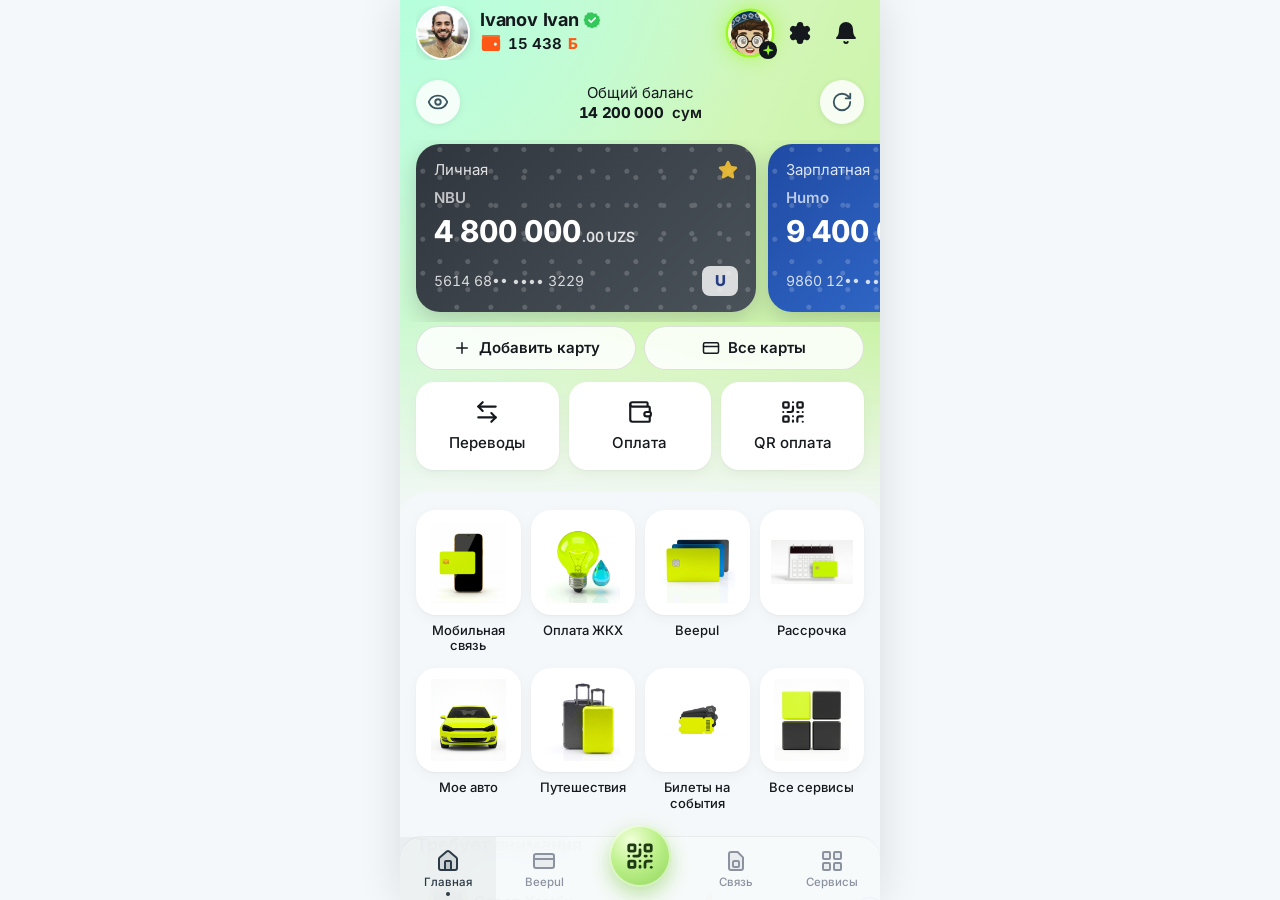
==== index.html @ f2411bbc "Публикация сборки прототипа" ====
<!doctype html>
<html lang="ru">
  <head>
    <meta charset="UTF-8" />
    <meta
      name="viewport"
      content="width=device-width, initial-scale=1, maximum-scale=1, user-scalable=no, viewport-fit=cover"
    />
    <title>hambi — прототип</title>
    <meta name="description" content="Кликабельный прототип суперапа hambi: карты, Hamyon, связь, сервисы, ИИ-помощник Хамби и покупка авиабилета." />
    <meta name="theme-color" content="#C9F4B4" />
    <meta name="apple-mobile-web-app-capable" content="yes" />
    <meta name="mobile-web-app-capable" content="yes" />
    <meta name="apple-mobile-web-app-status-bar-style" content="black-translucent" />
    <meta name="apple-mobile-web-app-title" content="hambi" />
    <meta name="format-detection" content="telephone=no" />
    <link rel="icon" href="./favicon.png" />
    <link rel="apple-touch-icon" href="./apple-touch-icon.png" />
    <link rel="manifest" href="./manifest.webmanifest" />
    <script type="module" crossorigin src="./assets/index-QCZ6O7IL.js"></script>
    <link rel="stylesheet" crossorigin href="./assets/index-zTAGDMnq.css">
  </head>
  <body>
    <div id="root"></div>
  </body>
</html>
---- assets/index-zTAGDMnq.css ----
@font-face{font-family:Inter Variable;font-style:normal;font-display:swap;font-weight:100 900;src:url(./inter-cyrillic-ext-wght-normal-BOeWTOD4.woff2) format("woff2-variations");unicode-range:U+0460-052F,U+1C80-1C8A,U+20B4,U+2DE0-2DFF,U+A640-A69F,U+FE2E-FE2F}@font-face{font-family:Inter Variable;font-style:normal;font-display:swap;font-weight:100 900;src:url(./inter-cyrillic-wght-normal-DqGufNeO.woff2) format("woff2-variations");unicode-range:U+0301,U+0400-045F,U+0490-0491,U+04B0-04B1,U+2116}@font-face{font-family:Inter Variable;font-style:normal;font-display:swap;font-weight:100 900;src:url(./inter-greek-ext-wght-normal-DlzME5K_.woff2) format("woff2-variations");unicode-range:U+1F00-1FFF}@font-face{font-family:Inter Variable;font-style:normal;font-display:swap;font-weight:100 900;src:url(./inter-greek-wght-normal-CkhJZR-_.woff2) format("woff2-variations");unicode-range:U+0370-0377,U+037A-037F,U+0384-038A,U+038C,U+038E-03A1,U+03A3-03FF}@font-face{font-family:Inter Variable;font-style:normal;font-display:swap;font-weight:100 900;src:url(./inter-vietnamese-wght-normal-CBcvBZtf.woff2) format("woff2-variations");unicode-range:U+0102-0103,U+0110-0111,U+0128-0129,U+0168-0169,U+01A0-01A1,U+01AF-01B0,U+0300-0301,U+0303-0304,U+0308-0309,U+0323,U+0329,U+1EA0-1EF9,U+20AB}@font-face{font-family:Inter Variable;font-style:normal;font-display:swap;font-weight:100 900;src:url(./inter-latin-ext-wght-normal-DO1Apj_S.woff2) format("woff2-variations");unicode-range:U+0100-02BA,U+02BD-02C5,U+02C7-02CC,U+02CE-02D7,U+02DD-02FF,U+0304,U+0308,U+0329,U+1D00-1DBF,U+1E00-1E9F,U+1EF2-1EFF,U+2020,U+20A0-20AB,U+20AD-20C0,U+2113,U+2C60-2C7F,U+A720-A7FF}@font-face{font-family:Inter Variable;font-style:normal;font-display:swap;font-weight:100 900;src:url(./inter-latin-wght-normal-Dx4kXJAl.woff2) format("woff2-variations");unicode-range:U+0000-00FF,U+0131,U+0152-0153,U+02BB-02BC,U+02C6,U+02DA,U+02DC,U+0304,U+0308,U+0329,U+2000-206F,U+20AC,U+2122,U+2191,U+2193,U+2212,U+2215,U+FEFF,U+FFFD}@font-face{font-family:Inter Variable;font-style:normal;font-display:swap;font-weight:100 900;src:url(./inter-cyrillic-ext-wght-normal-BOeWTOD4.woff2) format("woff2-variations");unicode-range:U+0460-052F,U+1C80-1C8A,U+20B4,U+2DE0-2DFF,U+A640-A69F,U+FE2E-FE2F}@font-face{font-family:Inter Variable;font-style:normal;font-display:swap;font-weight:100 900;src:url(./inter-cyrillic-wght-normal-DqGufNeO.woff2) format("woff2-variations");unicode-range:U+0301,U+0400-045F,U+0490-0491,U+04B0-04B1,U+2116}@font-face{font-family:Inter Variable;font-style:normal;font-display:swap;font-weight:100 900;src:url(./inter-greek-ext-wght-normal-DlzME5K_.woff2) format("woff2-variations");unicode-range:U+1F00-1FFF}@font-face{font-family:Inter Variable;font-style:normal;font-display:swap;font-weight:100 900;src:url(./inter-greek-wght-normal-CkhJZR-_.woff2) format("woff2-variations");unicode-range:U+0370-0377,U+037A-037F,U+0384-038A,U+038C,U+038E-03A1,U+03A3-03FF}@font-face{font-family:Inter Variable;font-style:normal;font-display:swap;font-weight:100 900;src:url(./inter-vietnamese-wght-normal-CBcvBZtf.woff2) format("woff2-variations");unicode-range:U+0102-0103,U+0110-0111,U+0128-0129,U+0168-0169,U+01A0-01A1,U+01AF-01B0,U+0300-0301,U+0303-0304,U+0308-0309,U+0323,U+0329,U+1EA0-1EF9,U+20AB}@font-face{font-family:Inter Variable;font-style:normal;font-display:swap;font-weight:100 900;src:url(./inter-latin-ext-wght-normal-DO1Apj_S.woff2) format("woff2-variations");unicode-range:U+0100-02BA,U+02BD-02C5,U+02C7-02CC,U+02CE-02D7,U+02DD-02FF,U+0304,U+0308,U+0329,U+1D00-1DBF,U+1E00-1E9F,U+1EF2-1EFF,U+2020,U+20A0-20AB,U+20AD-20C0,U+2113,U+2C60-2C7F,U+A720-A7FF}@font-face{font-family:Inter Variable;font-style:normal;font-display:swap;font-weight:100 900;src:url(./inter-latin-wght-normal-Dx4kXJAl.woff2) format("woff2-variations");unicode-range:U+0000-00FF,U+0131,U+0152-0153,U+02BB-02BC,U+02C6,U+02DA,U+02DC,U+0304,U+0308,U+0329,U+2000-206F,U+20AC,U+2122,U+2191,U+2193,U+2212,U+2215,U+FEFF,U+FFFD}:root{--ink: #15191e;--ink-2: #5b6270;--ink-3: #8a90a0;--ink-4: #a9aeb8;--bg: #f5f8fa;--card: #ffffff;--line: #e3e7ec;--line-strong: #ced0d9;--fill: #eef0f3;--lime: #9cf726;--lime-press: #8de01c;--lime-soft: #ecfbd0;--lime-ink: #1d2b00;--navy: #10161a;--navy-2: #1e2328;--mint-1: #b6ffdc;--mint-2: #c2f2b0;--link: #1a9ee0;--hamyon: #ff5715;--hamyon-soft: #ffe8dd;--hamyon-ink: #b23c08;--green: #126b2f;--green-soft: #ddf6e3;--red: #b4232a;--red-soft: #ffe3df;--amber: #4a3200;--amber-soft: #fff1d1;--amber-bar: #ffa515;--teal: #0f6b57;--teal-soft: #ddf6ef;--pink: #a3195b;--pink-soft: #fce3ef;--violet: #4a2fb0;--violet-soft: #e8e4fb;--blue-soft: #dbeafe;--blue: #1d4ed8;--r-sm: 12px;--r-md: 16px;--r-lg: 20px;--r-xl: 28px;--shadow-card: 0 1px 2px rgba(16, 22, 26, .04), 0 4px 14px rgba(16, 22, 26, .04);--shadow-float: 0 8px 28px rgba(16, 22, 26, .18);--gutter: 16px;--tabbar-h: 64px;--status-h: 0px;--safe-top: env(safe-area-inset-top, 0px);--safe-bottom: env(safe-area-inset-bottom, 0px);--font: "Inter Variable", -apple-system, "SF Pro Text", system-ui, "Segoe UI", Roboto, sans-serif;--ease: cubic-bezier(.22, .8, .2, 1)}*,*:before,*:after{box-sizing:border-box}html,body,#root{height:100%;margin:0}html,body{position:fixed;inset:0;width:100%;overflow:hidden;touch-action:manipulation}html{-webkit-text-size-adjust:100%}body{font-family:var(--font);font-size:15px;line-height:1.35;color:var(--ink);background:var(--bg);-webkit-font-smoothing:antialiased;-webkit-tap-highlight-color:transparent;-webkit-touch-callout:none;overscroll-behavior:none;font-feature-settings:"tnum" 1,"cv11" 1}button{font:inherit;color:inherit;background:none;border:0;padding:0;cursor:pointer;-webkit-user-select:none;user-select:none;touch-action:manipulation}input{-webkit-appearance:none;appearance:none;border-radius:0}input,textarea,select{font:inherit;color:inherit}a{color:inherit;text-decoration:none}img{display:block;max-width:100%;-webkit-user-drag:none;user-select:none}h1,h2,h3,h4,p{margin:0}ul{list-style:none;margin:0;padding:0}:focus-visible{outline:2px solid var(--link);outline-offset:2px}button:active{transition:transform .08s}.sr-only{position:absolute;width:1px;height:1px;overflow:hidden;clip:rect(0 0 0 0);white-space:nowrap}.num{font-variant-numeric:tabular-nums}.muted{color:var(--ink-2)}.nowrap{white-space:nowrap}.grow{flex:1;min-width:0}.row{display:flex;align-items:center}.col{display:flex;flex-direction:column}.gap-4{gap:4px}.gap-8{gap:8px}.gap-12{gap:12px}.gap-16{gap:16px}.hide-scroll{scrollbar-width:none;-ms-overflow-style:none}.hide-scroll::-webkit-scrollbar{display:none}.stage{height:100%;display:flex;justify-content:center;background:var(--bg)}.device{position:relative;width:100%;max-width:480px;height:100%;height:100dvh;overflow:hidden;background:var(--bg);isolation:isolate}@media (min-width: 560px){body{background:#e9eef1}.device{box-shadow:0 0 40px #10161a1f}}.overlay-root{position:absolute;inset:0;z-index:200;pointer-events:none}.overlay-root>*{pointer-events:auto}.route{position:absolute;inset:0;background:var(--bg);will-change:transform}.edge-swipe{position:absolute;left:0;top:0;bottom:0;width:22px;z-index:60;touch-action:pan-y}.page{position:absolute;inset:0;overflow-y:auto;overflow-x:hidden;-webkit-overflow-scrolling:touch;overscroll-behavior-y:contain;display:flex;flex-direction:column}.page-top{position:absolute;left:0;right:0;top:0;pointer-events:none;background:radial-gradient(130% 90% at 0% 0%,var(--mint-1) 0%,rgba(182,255,220,0) 60%),linear-gradient(115deg,#c8fbe2,#d2f6b6 55%,#c6f1a0);-webkit-mask-image:linear-gradient(#000 62%,transparent);mask-image:linear-gradient(#000 62%,transparent)}.is-plain{background:var(--bg)}.page-header{position:sticky;top:0;z-index:30;flex:none;display:flex;align-items:center;gap:4px;min-height:56px;padding:calc(var(--status-h) + var(--safe-top) + 6px) var(--gutter) 6px 8px;transition:background .2s,box-shadow .2s,backdrop-filter .2s}.page-header:not(:has(.back-btn)){padding-left:var(--gutter)}.page-header.is-scrolled{background:#ecfae8d1;-webkit-backdrop-filter:saturate(180%) blur(18px);backdrop-filter:saturate(180%) blur(18px);box-shadow:0 1px #10161a0f}.is-plain .page-header{background:var(--bg)}.page-title{font-size:20px;font-weight:650;letter-spacing:-.01em;line-height:1.15;flex:1;min-width:0;overflow:hidden;text-overflow:ellipsis;white-space:nowrap}.page-right{display:flex;align-items:center;gap:10px;flex:none}.back-btn{width:44px;height:44px;display:grid;place-items:center;border-radius:50%;flex:none}.back-btn:active{background:#10161a0f}.page-hero{position:relative;z-index:2;padding:0 var(--gutter)}.page-sheet{position:relative;z-index:2;flex:1 0 auto;background:var(--bg);border-radius:var(--r-xl) var(--r-xl) 0 0;padding:18px var(--gutter) 28px;margin-top:8px}.page-sheet.no-top{margin-top:6px}.page.has-tab .page-sheet{padding-bottom:calc(var(--tabbar-h) + 40px + var(--safe-bottom))}.page-footer{position:sticky;bottom:0;z-index:40;margin-top:auto;padding:12px var(--gutter) calc(14px + var(--safe-bottom));background:#fffffff0;-webkit-backdrop-filter:blur(16px);backdrop-filter:blur(16px);border-top:1px solid var(--line)}.btn{display:inline-flex;align-items:center;justify-content:center;gap:8px;height:48px;padding:0 20px;border-radius:999px;font-weight:600;font-size:16px;transition:transform .1s,background .15s,opacity .15s;white-space:nowrap}.btn:active:not(:disabled){transform:scale(.975)}.btn:disabled{opacity:.45;cursor:default}.btn-lg{height:54px;font-size:17px}.btn-sm{height:36px;padding:0 14px;font-size:14px}.btn-block{display:flex;width:100%}.btn-primary{background:var(--lime);color:var(--lime-ink)}.btn-primary:active:not(:disabled){background:var(--lime-press)}.btn-dark{background:var(--navy-2);color:#fff}.btn-ghost{background:#fff;border:1px solid var(--line-strong)}.btn-soft{background:var(--fill)}.btn-danger{background:var(--red-soft);color:var(--red);border:1px solid #f0b4ae}.btn-blue{background:#2f7cf6;color:#fff}.icon-btn{width:44px;height:44px;margin:-4px;border-radius:50%;display:grid;place-items:center;flex:none}.icon-btn:active{background:#10161a12}.spin{animation:spin .8s linear infinite}@keyframes spin{to{transform:rotate(360deg)}}.chip{height:38px;padding:0 16px;border-radius:999px;background:#fff;border:1px solid var(--line-strong);font-weight:500;font-size:14.5px;white-space:nowrap;flex:none}.chip.is-active{background:var(--navy);color:#fff;border-color:var(--navy)}.chip-row{display:flex;gap:8px;overflow-x:auto;padding:2px var(--gutter);margin:0 calc(var(--gutter) * -1);scroll-snap-type:x proximity;scroll-padding:0 var(--gutter)}.chip-row::-webkit-scrollbar{display:none}.card{background:var(--card);border-radius:var(--r-lg);box-shadow:var(--shadow-card);display:block;width:100%;text-align:left}.card-pad{padding:14px 16px}.card-press:active{transform:scale(.99)}.divider{border:0;border-top:1px solid var(--line);margin:0}.section{margin-top:22px}.section:first-child{margin-top:0}.section-head{display:flex;align-items:baseline;justify-content:space-between;margin-bottom:10px}.section-head h2{font-size:18px;font-weight:650;letter-spacing:-.01em}.link{color:var(--link);font-weight:500;font-size:15px}.pad{padding:4px 16px 16px}.center{text-align:center}.hint{font-size:13px;color:var(--ink-3)}.neg{color:var(--red)}.pos{color:var(--green)}.icon-tile{display:inline-grid;place-items:center;flex:none}.tone-green{background:var(--teal-soft);color:var(--teal)}.tone-pink{background:var(--pink-soft);color:var(--pink)}.tone-violet{background:var(--violet-soft);color:var(--violet)}.tone-orange{background:var(--hamyon-soft);color:var(--hamyon-ink)}.tone-blue{background:var(--blue-soft);color:var(--blue)}.tone-teal{background:#d8f3f0;color:#0b6b6b}.tone-amber{background:var(--amber-soft);color:#8a5a00}.tone-red{background:var(--red-soft);color:var(--red)}.tone-gray{background:var(--fill);color:var(--ink-2)}.banner{display:flex;gap:10px;padding:12px 14px;border-radius:14px;font-size:14px;line-height:1.35}.banner svg{flex:none;margin-top:1px}.banner-amber{background:var(--amber-soft);color:var(--amber);border:1px solid #f3dca0}.banner-red{background:var(--red-soft);color:var(--red)}.banner-green{background:var(--green-soft);color:var(--green)}.banner-blue{background:var(--blue-soft);color:var(--blue)}.kv{display:flex;flex-direction:column;gap:10px}.kv>div{display:flex;justify-content:space-between;gap:16px;font-size:15px}.kv span{color:var(--ink-2)}.kv b{font-weight:600;text-align:right}.empty{text-align:center;padding:28px 16px;color:var(--ink-2)}.empty h3{color:var(--ink);margin:8px 0 4px}.field-wrap{display:block}.field{position:relative;display:flex;align-items:center;width:100%;min-height:56px;background:#fff;border:1px solid var(--line-strong);border-radius:16px;padding:20px 14px 6px;text-align:left;transition:border-color .15s,box-shadow .15s}.field.is-focus{border-color:#2f7cf6;box-shadow:0 0 0 3px #2f7cf624}.field.has-error{border-color:var(--red);background:snow}.field-label{position:absolute;left:14px;top:17px;font-size:16px;color:var(--ink-3);pointer-events:none;transition:all .14s var(--ease)}.field-label.is-up{top:7px;font-size:12px}.field input{flex:1;min-width:0;border:0;outline:0;background:transparent;font-size:16px;font-weight:500;padding:0;height:26px}.field input::placeholder{color:var(--ink-4);font-weight:400;opacity:0;transition:opacity .12s}.field.is-focus input::placeholder{opacity:1}.field-value{flex:1;font-size:16px;font-weight:500;min-height:24px}.field-chev{color:var(--ink-2);flex:none}.field-trailing{margin-left:8px;flex:none;display:flex}.field-error{color:var(--red);font-size:13px;margin:6px 4px 0}.switch{width:50px;height:30px;border-radius:999px;background:#d3d8de;position:relative;transition:background .18s;flex:none}.switch i{position:absolute;top:3px;left:3px;width:24px;height:24px;border-radius:50%;background:#fff;box-shadow:0 1px 3px #00000040;transition:transform .2s var(--ease)}.switch.is-on{background:#34c759}.switch.is-on i{transform:translate(20px)}.segmented{display:flex;background:var(--fill);border-radius:14px;padding:3px;gap:2px}.segmented button{flex:1;height:40px;border-radius:11px;font-weight:600;font-size:15px;color:var(--ink-2);transition:all .18s}.segmented button.is-active{background:#fff;color:var(--ink);box-shadow:0 1px 4px #10161a1f}.sheet-layer{position:absolute;inset:0}.scrim{position:absolute;inset:0;background:#0c101473;-webkit-backdrop-filter:blur(3px);backdrop-filter:blur(3px)}.sheet{position:absolute;left:0;right:0;bottom:0;background:#fff;color:var(--ink);border-radius:28px 28px 0 0;max-height:calc(100% - var(--status-h) - var(--safe-top) - 12px);display:flex;flex-direction:column;box-shadow:0 -10px 40px #0c10142e;padding-bottom:var(--safe-bottom)}.sheet-bg{background:var(--bg)}.sheet-tall{height:86%}.sheet-full{height:calc(100% - var(--status-h) - var(--safe-top) - 12px)}.sheet-grab{padding:10px 0 4px;display:grid;place-items:center;touch-action:none;cursor:grab;flex:none}.sheet-grab span{width:40px;height:5px;border-radius:3px;background:#d5dae0}.sheet-head{display:flex;align-items:center;justify-content:space-between;padding:4px 16px 8px 20px;touch-action:none;flex:none}.sheet-head h3{font-size:19px;font-weight:650}.sheet-body{overflow-y:auto;flex:1;-webkit-overflow-scrolling:touch;overscroll-behavior:contain}.sheet-footer{padding:10px 16px 14px;border-top:1px solid var(--line);background:#fff;flex:none}.toast-stack{position:absolute;top:calc(var(--status-h) + var(--safe-top) + 10px);left:16px;right:16px;display:flex;flex-direction:column;align-items:center;gap:8px;pointer-events:none;z-index:400}.toast{display:inline-flex;align-items:center;gap:8px;background:var(--navy-2);color:#fff;padding:12px 16px;border-radius:16px;font-size:14.5px;font-weight:500;box-shadow:var(--shadow-float);max-width:100%}.toast-success svg{color:var(--lime)}.toast-error{background:#7a1c20}.tabbar{position:absolute;left:0;right:0;bottom:0;z-index:90;height:calc(var(--tabbar-h) + var(--safe-bottom));padding-bottom:var(--safe-bottom);display:grid;grid-template-columns:repeat(5,minmax(0,1fr));align-items:end;background:#f7fafbf5;-webkit-backdrop-filter:saturate(180%) blur(20px);backdrop-filter:saturate(180%) blur(20px);border-top:1px solid rgba(16,22,26,.06);border-radius:22px 22px 0 0}.tab{display:flex;flex-direction:column;align-items:center;gap:2px;padding:8px 0 6px;color:#8c93a0;font-size:11.5px;font-weight:500;position:relative;height:var(--tabbar-h);justify-content:center}.tab.is-active{color:#2c3a46;background:#10161a0b}.tab .tab-dot{position:absolute;bottom:5px;width:4px;height:4px;border-radius:50%;background:transparent}.tab.is-active .tab-dot{background:#2c3a46}.tab-center{display:grid;place-items:center;height:var(--tabbar-h)}.tab-center-btn{width:62px;height:62px;border-radius:50%;display:grid;place-items:center;margin-top:-26px;color:#1d3a12;background:radial-gradient(80% 80% at 35% 25%,#f1ffd9,#bdf08a 55%,#9ede6a);box-shadow:0 8px 20px #78c83c73,inset 0 0 0 2px #ffffff8c}.tab-center:active .tab-center-btn{transform:scale(.94)}.points-chip{display:inline-flex;align-items:center;gap:6px;font-weight:650;font-size:15px;height:36px}.points-chip .b-sign{color:var(--hamyon);font-weight:800}.points-chip.on-dark{color:#fff}.hamyon-word{display:inline-flex;align-items:center;gap:.18em;font-weight:700;letter-spacing:-.03em;line-height:1}.ai-btn{position:relative;border-radius:50%;flex:none;background:#f6ffd8;box-shadow:0 0 0 2.5px var(--lime),0 0 18px 4px #9cf7268c}.ai-btn img{width:100%;height:100%;border-radius:50%;object-fit:cover;object-position:center 20%}.ai-btn:active{transform:scale(.94)}.ai-badge{position:absolute;right:-5px;bottom:-4px;width:40%;height:40%;border-radius:50%;background:var(--navy);display:grid;place-items:center}.card-thumb{width:56px;height:38px;border-radius:8px;background-size:cover;background-position:center;display:grid;place-items:end start;padding:0 0 4px 7px;flex:none}.card-thumb b{color:#fff;font-size:10px;letter-spacing:.02em}.card-thumb svg{align-self:end;justify-self:end;margin:0 5px 5px 0}.sys-logo{display:grid;place-items:center;width:26px;height:26px;border-radius:8px;font-weight:800;font-size:13px;color:#fff;background:#1f3a93}.sys-humo{background:#0f8f6e}.pay-review{padding:0 16px 6px;display:flex;flex-direction:column;gap:14px}.pay-amount{font-size:32px;font-weight:750;text-align:center;letter-spacing:-.02em;padding:4px 0 2px}.pay-sub{font-size:14px;color:var(--ink-2);font-weight:600;margin-top:4px}.pay-cards{display:flex;flex-direction:column;gap:8px}.pay-card{display:flex;align-items:center;gap:10px;padding:10px 12px;border:1.5px solid var(--line);border-radius:16px;text-align:left;background:#fff}.pay-card small{color:var(--ink-2);font-size:13px}.pay-card .col{min-width:0}.pay-card .grow b{white-space:nowrap;overflow:hidden;text-overflow:ellipsis;font-size:15px}.pay-card-bal b{font-size:13.5px;white-space:nowrap}.pay-card .radio{width:20px;height:20px}.pay-card.is-on{border-color:var(--navy);background:#fafcfb}.pay-card.is-low{opacity:.75}.pay-card-bal{align-items:flex-end;text-align:right;font-size:14px}.pay-card .radio{width:22px;height:22px;border-radius:50%;border:2px solid var(--line-strong);flex:none;position:relative}.pay-card.is-on .radio{border-color:var(--navy)}.pay-card.is-on .radio:after{content:"";position:absolute;inset:3px;border-radius:50%;background:var(--navy)}.pay-cashback{display:flex;align-items:center;gap:8px;background:#fff3ea;color:var(--hamyon-ink);border-radius:14px;padding:10px 12px;font-size:14px}.pay-cashback>span{flex:1}.pay-secure{display:flex;align-items:center;justify-content:center;gap:6px;font-size:12.5px;color:var(--ink-3)}.pay-processing{display:flex;flex-direction:column;align-items:center;gap:10px;padding:36px 16px 44px}.card-mock{height:150px;border-radius:20px;padding:18px;color:#fff;display:flex;flex-direction:column;justify-content:space-between;background:linear-gradient(135deg,#20262c,#3a424b 70%,#2a3b3f);position:relative;overflow:hidden}.card-mock:after{content:"";position:absolute;inset:0;background:radial-gradient(60% 80% at 100% 0%,rgba(156,247,38,.28),transparent 60%)}.card-mock b{font-size:20px;letter-spacing:.06em;position:relative;z-index:1}.card-mock-sys{font-weight:700;opacity:.8;position:relative;z-index:1}.card-mock small{position:relative;z-index:1;opacity:.8}.done-art{display:flex;flex-direction:column;align-items:center;gap:10px;text-align:center;padding-top:12px}.done-art img{width:110px}.settings-user{display:flex;align-items:center;gap:12px}.settings-user img{width:54px;height:54px;object-fit:cover;object-position:top;border-radius:50%;background:var(--lime-soft)}.settings-user small{display:block;color:var(--ink-2)}.set-row{display:flex;align-items:center;justify-content:space-between;font-weight:500}.scenario{display:flex;align-items:center;gap:12px;padding:10px 12px;background:var(--bg);border-radius:14px;text-align:left}.scenario small{color:var(--ink-2)}.scenario-ico{width:36px;height:36px;border-radius:12px;background:var(--lime-soft);display:grid;place-items:center;color:var(--lime-ink)}.row.between,.between{justify-content:space-between}.mt8{margin-top:8px}.mt12{margin-top:12px}.mt16{margin-top:16px}.mt20{margin-top:20px}.mt24{margin-top:24px}.h2{font-size:18px;font-weight:650;letter-spacing:-.01em}.link.left{text-align:left;padding:6px 0}.link.light{color:#ffffffd9;display:inline-flex;gap:6px;align-items:center;font-size:14px}.underline{text-decoration:underline}.unit{font-size:.82em;font-weight:600;margin-left:1px;color:var(--ink-2)}.unit-sm{font-size:.8em;font-weight:600}.list{display:block}.list>li+li{border-top:1px solid var(--line)}.list-row{display:flex;align-items:center;gap:12px;width:100%;padding:12px 16px;text-align:left}.list-row small,.tx-row small,.saved-row small{color:var(--ink-2);font-size:13px;line-height:1.3}.list-row b{font-weight:600}.list-row.danger-row{color:var(--red);font-weight:500}.hscroll{display:flex;gap:10px;overflow-x:auto;margin:0 calc(var(--gutter) * -1);padding:2px var(--gutter) 6px;scroll-snap-type:x proximity;scroll-padding:0 var(--gutter)}.hscroll>*{scroll-snap-align:start;flex:none}.avatar-letter{width:44px;height:44px;border-radius:50%;display:grid;place-items:center;font-weight:700;font-size:18px;flex:none}.av-green{background:#d6f5dc;color:#2f7a45}.av-pink{background:#f6dcec;color:#a24b86}.av-blue{background:#d9e6f7;color:#4d6e9c}.tag-lime{background:var(--lime);color:var(--lime-ink);font-size:12.5px;font-weight:600;padding:2px 10px;border-radius:999px}.tag-blue{background:#d9ecff;color:#1d5fa0;font-size:12.5px;font-weight:600;padding:2px 10px;border-radius:999px}.tag-hot{background:#ffe9e0;color:#c4401a;font-size:12.5px;font-weight:700;padding:2px 10px;border-radius:999px}.badge-green{background:var(--green-soft);color:var(--green);font-weight:700;font-size:13px;padding:4px 10px;border-radius:10px;white-space:nowrap}.home-user{display:flex;align-items:center;gap:10px}.home-avatar{width:54px;height:54px;border-radius:50%;object-fit:cover;border:2px solid #fff;box-shadow:0 2px 8px #10161a26}.home-name{display:inline-flex;align-items:center;gap:4px;font-size:18px;font-weight:700}.home-user .points-chip{height:26px}.balance{display:flex;align-items:center;justify-content:space-between;margin-top:14px}.round-btn{width:44px;height:44px;border-radius:50%;background:#ffffffd9;display:grid;place-items:center;color:#3a5560;box-shadow:0 1px 6px #10161a14;flex:none}.round-btn.dark{background:#ffffff24;color:#fff;box-shadow:none}.round-btn.dark.on{background:var(--lime);color:var(--lime-ink)}.balance-mid{display:flex;flex-direction:column;align-items:center}.balance-mid>span{font-size:15px}.balance-amt{font-size:34px;font-weight:750;letter-spacing:-.02em;line-height:1.15}.balance-amt .unit{font-size:15px;color:var(--ink);font-weight:600;margin-left:5px}.carousel{display:flex;gap:12px;overflow-x:auto;scroll-snap-type:x mandatory;margin:16px calc(var(--gutter) * -1) 0;padding:4px var(--gutter) 10px}.carousel-item{flex:none;width:calc(100% - 44px);max-width:340px;scroll-snap-align:center}.bcard{position:relative;width:100%;height:168px;border-radius:24px;padding:16px 18px;color:#fff;text-align:left;display:flex;flex-direction:column;overflow:hidden;box-shadow:0 8px 22px #10161a2e}.bcard-nbu{background:linear-gradient(135deg,#30363d,#4a525a)}.bcard-humo{background:linear-gradient(135deg,#1f4aa3,#3c7be0)}.bcard-orient{background:linear-gradient(135deg,#3b3b3b,#6a6a6a)}.bcard-ornament{position:absolute;inset:0;opacity:.18;background:radial-gradient(circle at 85% 20%,#fff 0 2px,transparent 3px) 0 0 / 28px 28px,radial-gradient(circle at 20% 80%,#fff 0 2px,transparent 3px) 0 0 / 34px 34px}.bcard-top{justify-content:space-between;font-size:15px;opacity:.85;position:relative}.bcard-bank{font-size:15px;font-weight:600;opacity:.7;margin-top:8px;position:relative}.bcard-bal{font-size:30px;font-weight:750;letter-spacing:-.01em;position:relative;margin-top:2px}.bcard-bal small{font-size:14px;font-weight:600;opacity:.85;margin-left:2px}.bcard-bottom{margin-top:auto;justify-content:space-between;opacity:.8;font-size:14px;position:relative}.bcard-sys{font-style:normal;font-weight:800;background:#fff;color:#1f3a93;width:36px;height:30px;border-radius:8px;display:grid;place-items:center;font-size:15px}.bcard-sys.sys-humo{color:#0f8f6e;font-size:11px}.bcard.is-blocked{filter:grayscale(1) brightness(.8)}.bcard-lock{position:absolute;inset:auto 12px 12px auto;background:#0000008c;padding:4px 10px;border-radius:10px;font-size:12px}.bcard-hamyon{background:linear-gradient(135deg,#1b2735,#24415e);gap:4px;justify-content:flex-start;cursor:pointer}.bcard-hamyon-head{font-size:19px}.bcard-hamyon small{opacity:.8;font-size:13.5px}.bcard-hamyon-bal{display:flex;align-items:center;gap:8px;font-size:40px;font-weight:800;letter-spacing:-.02em;margin:2px 0 auto}.b-coin{font-style:normal;background:var(--hamyon);color:#fff;width:28px;height:28px;border-radius:50%;display:grid;place-items:center;font-size:15px;font-weight:800}.pill-row{margin-top:4px}.pill{flex:1;height:44px;border-radius:999px;background:#ffffffd9;border:1px solid rgba(16,22,26,.12);display:flex;align-items:center;justify-content:center;gap:8px;font-weight:600;font-size:15px}.quick3{display:grid;grid-template-columns:repeat(3,minmax(0,1fr));gap:10px;margin-top:12px;padding-bottom:14px}.quick3 button{background:#fff;border-radius:18px;height:88px;display:flex;flex-direction:column;align-items:center;justify-content:center;gap:8px;font-weight:500;font-size:15px;box-shadow:var(--shadow-card)}.quick3 button:active{transform:scale(.97)}.add-card-cta{margin-top:14px;background:#fff;border-radius:22px;padding:14px;display:flex;gap:12px;align-items:center;box-shadow:var(--shadow-card);margin-bottom:18px}.add-card-cta img{width:112px;flex:none}.add-card-cta p{font-size:16px;font-weight:500;line-height:1.3;margin-bottom:10px}.tile-grid{display:grid;grid-template-columns:repeat(4,minmax(0,1fr));gap:14px 10px}.tile{display:flex;flex-direction:column;align-items:center;gap:8px}.tile-img{width:100%;aspect-ratio:1;background:#fff;border-radius:20px;display:grid;place-items:center;box-shadow:var(--shadow-card);overflow:hidden}.tile-img img{width:78%;height:78%;object-fit:contain}.tile:active .tile-img{transform:scale(.96)}.tile-label{font-size:13px;text-align:center;line-height:1.2;font-weight:500}.qt-new{width:92px;height:110px;border-radius:20px;background:var(--lime);display:flex;flex-direction:column;align-items:center;justify-content:center;gap:8px;font-weight:600;font-size:14px;text-align:center;padding:8px}.qt-contact{width:108px;height:110px;border-radius:20px;background:#fff;box-shadow:var(--shadow-card);display:flex;flex-direction:column;align-items:flex-start;justify-content:center;gap:4px;padding:12px;text-align:left}.qt-contact b{font-size:14px;white-space:nowrap;max-width:100%;overflow:hidden;text-overflow:ellipsis}.qt-contact small{color:var(--ink-3)}.qt-contact .sys-logo{margin-bottom:4px}.product{position:relative;width:168px;background:#fff;border-radius:20px;padding:12px;box-shadow:var(--shadow-card);display:flex;flex-direction:column;gap:6px;text-align:left}.product img{height:120px;object-fit:contain;margin:0 auto 4px}.product p{font-size:13.5px;line-height:1.3;color:var(--ink);min-height:52px}.product>b{font-size:16px}.product-disc{position:absolute;left:8px;top:8px;background:#e0302a;color:#fff;font-size:11px;font-weight:700;padding:2px 6px;border-radius:6px}.inst-badge{background:var(--lime);color:var(--lime-ink);font-weight:650;font-size:13px;border-radius:8px;padding:4px 8px;align-self:flex-start}.product-grid{display:grid;grid-template-columns:minmax(0,1fr) minmax(0,1fr);gap:12px}.product-grid .product{width:auto}.tip-card{width:250px;background:#fff;border-radius:20px;padding:14px;box-shadow:var(--shadow-card);position:relative;display:flex;flex-direction:column;gap:8px;align-items:flex-start}.tip-card img,.tip-wide img{width:36px;height:36px;border-radius:50%;background:#f1ffd1;object-fit:cover;box-shadow:0 0 0 2px var(--lime)}.tip-card p{font-size:14.5px;line-height:1.3}.tip-x{position:absolute;top:8px;right:8px;color:var(--ink-3);width:28px;height:28px;display:grid;place-items:center}.tip-wide{display:flex;flex-wrap:wrap;gap:10px 12px;align-items:center;padding:12px 36px 12px 12px;position:relative;margin-top:18px}.tip-wide .grow{flex:1 1 190px}.tip-wide .btn{margin-left:48px}.tip-wide p{font-size:14.5px;line-height:1.3;margin-top:2px}.att-card{width:150px;background:#fff;border-radius:20px;padding:14px;box-shadow:var(--shadow-card);display:flex;flex-direction:column;gap:4px;align-items:flex-start;text-align:left}.att-card small{color:var(--ink-2)}.att-ico{width:40px;height:40px;border-radius:12px;display:grid;place-items:center;margin-bottom:4px}.promo{display:block;width:100%;border-radius:20px;overflow:hidden;margin-top:18px;box-shadow:var(--shadow-card)}.promo img{width:100%}.ride{padding:12px;display:flex;flex-direction:column;gap:10px}.ride-input{display:flex;align-items:center;justify-content:space-between;background:var(--fill);border-radius:14px;padding:0 6px 0 14px;height:48px;color:var(--ink-3)}.ride-input i{width:36px;height:36px;border-radius:50%;background:#2fd36b;color:#fff;display:grid;place-items:center}.ride-chips .chip{height:34px;padding:0 12px;font-size:14px;display:inline-flex;align-items:center;gap:6px}.phone-input{display:flex;align-items:center;background:var(--fill);border-radius:14px;height:52px;padding:0 8px 0 14px}.phone-input input{flex:1;border:0;background:none;outline:0;font-size:18px;font-weight:500;min-width:0}.fav{width:112px;background:#fff;border-radius:18px;padding:14px 10px;box-shadow:var(--shadow-card);display:flex;flex-direction:column;align-items:center;gap:8px;font-size:13px;text-align:center;font-weight:500}.ask-bar{margin:22px 0 0;width:100%;display:flex;align-items:center;gap:10px;padding:8px 14px 8px 8px;background:#fff;border-radius:999px;box-shadow:var(--shadow-card);color:var(--ink-2);text-align:left;border:1px solid var(--line)}.ask-bar span{flex:1;font-size:14.5px}.ask-bar img{width:34px;height:34px;border-radius:50%;box-shadow:0 0 0 2px var(--lime)}.ask-bar svg:first-child{margin-left:6px}.tx-row{display:flex;align-items:center;gap:12px;width:100%;padding:12px 16px;text-align:left}.tx-row b{font-weight:600}.tx-amt{font-size:15.5px;white-space:nowrap}.tx-hero{display:flex;flex-direction:column;align-items:center;gap:6px;padding-top:4px}.tx-hero-amt{font-size:28px;font-weight:750}.add-dash{width:56px;height:38px;border:1.5px dashed var(--line-strong);border-radius:8px;display:grid;place-items:center;color:var(--ink-2);flex:none}.spend-total{justify-content:space-between;margin-bottom:12px;font-size:15px}.spend-total b{font-size:20px}.spend-bar{display:flex;height:10px;border-radius:6px;overflow:hidden;gap:2px}.spend-bar span{display:block;min-width:4px;border-radius:3px}.legend{margin-top:14px;display:flex;flex-direction:column;gap:12px}.legend li{display:flex;align-items:center;gap:10px;font-size:15px;transition:opacity .2s}.legend li.dim{opacity:.35}.legend i{width:14px;height:14px;border-radius:4px;flex:none}.legend small{color:var(--ink-2);width:40px;text-align:right}.legend b{min-width:104px;text-align:right}.kv-sm{gap:8px}.kv-sm>div{font-size:14px}.kv .total{border-top:1px solid var(--line);padding-top:10px;font-size:16px}.kv .total b,.kv .big{font-size:20px}.hamyon-hero{background:linear-gradient(135deg,#1b2735,#24415e);border-radius:24px;padding:44px 16px;color:#fff;display:flex;flex-direction:column;align-items:center;gap:12px;text-align:center}.hamyon-hero p{font-size:15px;opacity:.92}.step{align-items:flex-start}.step p{font-size:14.5px;margin-top:2px}.hamyon-card{background:linear-gradient(135deg,#1b2735,#24415e);color:#fff;border-radius:22px;padding:18px;margin-top:14px;display:flex;flex-direction:column;gap:6px}.hamyon-card small{opacity:.75;font-size:14px}.hamyon-bal{display:flex;align-items:center;gap:10px;font-size:44px;font-weight:800;letter-spacing:-.02em;margin:0 0 14px}.spend-grid{display:grid;grid-template-columns:minmax(0,1fr) minmax(0,1fr);gap:10px}.spend-tile{display:flex;flex-direction:column;align-items:flex-start;gap:4px}.spend-tile small{color:var(--ink-2)}.spend-tile .icon-tile{margin-bottom:10px}.spend-item{display:flex;align-items:center;gap:12px;padding:8px 0}.spend-item small{color:var(--ink-2)}.faq-q{display:flex;width:100%;justify-content:space-between;align-items:center;gap:12px;padding:16px;text-align:left;font-weight:500}.faq-a{padding:0 16px 16px;color:var(--ink-2);font-size:14.5px;line-height:1.45}.stat-2{display:grid;grid-template-columns:minmax(0,1fr) minmax(0,1fr);gap:10px;margin-top:12px}.stat-2 .card{display:flex;flex-direction:column;gap:4px}.stat-2 small{color:var(--ink-2)}.stat-2 b{font-size:22px}.day-title{font-size:15px;font-weight:600;color:var(--ink-2)}.num-pill{display:flex;align-items:center;gap:10px;min-width:190px;padding:10px 14px;background:#fff;border-radius:20px;text-align:left;box-shadow:var(--shadow-card)}.num-pill small{color:var(--ink-2)}.num-pill.is-on{background:var(--navy);color:#fff}.num-pill.is-on small{color:#ffffffb3}.phone-card{padding:16px;display:flex;flex-direction:column;gap:14px}.phone-num{font-size:20px;letter-spacing:-.01em}.bal-row{justify-content:space-between;align-items:flex-end;border-bottom:1px solid var(--line);padding-bottom:12px}.phone-bal{font-size:30px;font-weight:750;line-height:1.1}.phone-bal small{font-size:16px;font-weight:600}.meters{display:grid;grid-template-columns:repeat(3,minmax(0,1fr));gap:12px}.meter{display:flex;flex-direction:column;gap:4px;min-width:0}.meter-label{display:flex;align-items:center;gap:4px;color:var(--ink-2);font-size:13px}.meter b{font-size:20px;line-height:1.1}.meter b small{font-size:12px;color:var(--ink-2);font-weight:600}.meter>small{color:var(--ink-3);font-size:12px}.meter-bar{display:block;height:5px;background:var(--fill);border-radius:3px;overflow:hidden}.meter-bar u{display:block;height:100%;background:var(--lime);border-radius:3px;text-decoration:none;transition:width .5s var(--ease)}.phone-card.dense{padding:14px}.service-row{display:flex;align-items:center;gap:14px;padding:16px;font-size:17px;font-weight:500;text-align:left}.reco{display:flex;gap:10px;background:linear-gradient(135deg,#f4ffd9,#e8fbea);border:1px solid #d6efa6;border-radius:16px;padding:12px 14px}.reco svg{color:#4f8a00;flex:none;margin-top:2px}.reco p{font-size:14px;color:var(--ink-2);margin-top:2px}.tariff{display:flex;flex-direction:column;gap:10px}.tariff.is-current{border:1.5px solid var(--lime-press)}.tariff.is-best:not(.is-current){border:1.5px dashed #8ccf1a}.tariff-name{font-size:19px}.tariff-spec{display:flex;gap:16px;color:var(--ink-2);font-size:14px}.tariff-spec b{color:var(--ink);font-size:18px}.tariff-price{font-size:18px}.tariff-price small{font-size:13px;color:var(--ink-2);font-weight:500}.perks{display:flex;flex-direction:column;gap:6px;font-size:14px;color:var(--ink-2)}.perks li{display:flex;align-items:center;gap:8px}.perks li svg{color:#2f9e44;flex:none}.perks.big{font-size:15.5px;gap:12px;color:var(--ink)}.pack-grid{display:grid;grid-template-columns:repeat(3,minmax(0,1fr));gap:10px}.pack{display:flex;flex-direction:column;align-items:flex-start;gap:2px;padding:12px}.pack small{color:var(--ink-2)}.pack-price{margin-top:6px;background:var(--fill);padding:3px 8px;border-radius:8px;font-size:12.5px;font-weight:650}.flag{font-size:28px}.amount-grid{display:grid;grid-template-columns:repeat(3,minmax(0,1fr));gap:8px}.amount{height:46px;border-radius:14px;background:var(--fill);font-weight:600;font-size:15px}.amount.is-on{background:var(--navy);color:#fff}.amount:disabled{opacity:.4}.term-row{display:grid;grid-template-columns:repeat(5,minmax(0,1fr));gap:6px}.term-row .amount{font-size:13.5px}.search{display:flex;align-items:center;gap:10px;background:#fff;border-radius:16px;height:50px;padding:0 14px;border:1px solid var(--line);color:var(--ink-3)}.search input{flex:1;border:0;outline:0;background:none;font-size:16px;color:var(--ink);min-width:0}.ask-card{margin-top:14px;padding:14px;display:flex;flex-direction:column;gap:12px}.ask-card img{width:40px;height:40px;border-radius:50%;box-shadow:0 0 0 2.5px var(--lime);background:#f4ffd8}.ask-card b{font-size:16px;line-height:1.25}.ask-card .chip{font-size:14px}.recent{display:grid;grid-template-columns:repeat(4,minmax(0,1fr));gap:8px;margin-top:10px}.recent button{display:flex;flex-direction:column;align-items:center;gap:6px;font-size:12.5px;text-align:center;line-height:1.2}.svc-group{margin-top:14px;padding:14px}.svc-group header{display:flex;align-items:center;gap:12px;margin-bottom:14px}.svc-group header small{display:block;color:var(--ink-2);font-size:13px}.svc-group header b{font-size:17.5px}.svc-h{width:36px;height:36px;border-radius:10px;display:grid;place-items:center;font-weight:800;font-size:20px;color:#fff}.svc-grid{display:grid;grid-template-columns:repeat(4,minmax(0,1fr));gap:14px 6px}.svc-grid button{position:relative;display:flex;flex-direction:column;align-items:center;gap:6px;font-size:12.5px;text-align:center;line-height:1.2}.svc-ico{width:56px;height:56px;border-radius:18px;display:grid;place-items:center}.svc-tag{position:absolute;top:-9px;left:50%;transform:translate(-60%);background:var(--navy);color:#fff;font-style:normal;font-size:10.5px;font-weight:600;padding:2px 8px;border-radius:8px;z-index:2;white-space:nowrap}.svc-teal{background:#dff5ee;color:#0f6b57}.svc-h.svc-teal{background:#1fbf9b;color:#fff}.svc-pink{background:#fce3ef;color:#a3195b}.svc-h.svc-pink{background:#e5338a;color:#fff}.svc-green{background:#eaf8cf;color:#3d6b00}.svc-h.svc-green{background:#a9e62b;color:#1d2b00}.svc-blue{background:#e0e8fb;color:#2b3fa8}.svc-h.svc-blue{background:#3a4fd1;color:#fff}.svc-maroon{background:#f4dede;color:#7a1c20}.svc-h.svc-maroon{background:#7a1c20;color:#fff}.svc-purple{background:#e8e1fb;color:#4a2fb0}.svc-h.svc-purple{background:#7a5af0;color:#fff}.receipt{background:#fff;border-radius:4px 4px 0 0;margin-top:4px;padding-bottom:12px;position:relative;filter:drop-shadow(0 2px 8px rgba(16,22,26,.08));-webkit-mask:radial-gradient(circle 6px at 8px 0,transparent 98%,#000) top / 16px 51% repeat-x,radial-gradient(circle 6px at 8px 100%,transparent 98%,#000) bottom / 16px 51% repeat-x;mask:radial-gradient(circle 6px at 8px 0,#0000 97%,#000) top / 16px 51% repeat-x,radial-gradient(circle 6px at 8px 100%,#0000 97%,#000) bottom / 16px 51% repeat-x}.receipt-top{text-align:center;padding:28px 16px 24px;font-size:19px}.receipt-status{background:#28c52b;color:#fff;display:flex;align-items:center;justify-content:center;gap:10px;font-size:22px;font-weight:650;height:52px}.receipt-rows{padding:16px;gap:14px}.receipt-rows b{font-weight:700}.eticket{margin:0 16px 8px;display:flex;gap:10px;align-items:center;background:#e9f3ff;color:#1d4ed8;border-radius:14px;padding:10px 12px}.eticket small{display:block;color:#4a6fb5}.receipt-actions{display:grid;grid-template-columns:repeat(auto-fit,minmax(70px,1fr));gap:8px;margin-top:22px}.receipt-actions button{display:flex;flex-direction:column;align-items:center;gap:8px;font-size:12.5px;text-align:center;line-height:1.2}.receipt-actions button span{width:100%;max-width:76px;aspect-ratio:1;background:#fff;border-radius:18px;display:grid;place-items:center;box-shadow:var(--shadow-card)}.cat-grid{display:grid;grid-template-columns:minmax(0,1fr) minmax(0,1fr);gap:10px}.cat{display:flex;align-items:center;gap:12px;font-weight:600}.bill:disabled{opacity:.7}.merchant{display:grid;place-items:center;padding:8px 0}.kettik{background:#fff;border-radius:18px;padding:18px 26px;font-weight:800;font-size:30px;color:#1a1ad6;letter-spacing:-.04em;box-shadow:var(--shadow-card);border:1px solid var(--line)}.kettik i{color:#ff3b5c;font-style:normal}.pay-strip{display:flex;gap:12px;overflow-x:auto;margin:0 calc(var(--gutter) * -1);padding:4px var(--gutter);scroll-snap-type:x mandatory}.strip-card{flex:none;width:82%;scroll-snap-align:center;background:linear-gradient(135deg,#20262c,#3a424b);color:#fff;border-radius:20px;padding:16px;text-align:left;display:flex;flex-direction:column;gap:8px;border:2px solid transparent}.strip-card b{font-size:22px}.strip-card small{opacity:.75}.strip-card em{font-style:normal;color:#ffb4ad;font-size:13px}.strip-card.is-on{border-color:var(--lime);box-shadow:0 0 0 3px #9cf72659}.strip-card.is-low{opacity:.8}.qr-page{background:#0c1114}.qr-page .page-header{background:transparent;color:#fff}.qr-page .back-btn{color:#fff}.qr-page .page-sheet{background:transparent;padding:0;margin:0}.qr-view{height:calc(100dvh - 120px);min-height:480px;display:flex;flex-direction:column;align-items:center;justify-content:center;gap:24px;color:#fff;background:radial-gradient(circle at 50% 40%,#243038,#0c1114 70%)}.qr-frame{width:240px;height:240px;position:relative;border-radius:24px;overflow:hidden}.qr-frame i{position:absolute;width:38px;height:38px;border:4px solid var(--lime)}.qr-frame i:nth-child(1){top:0;left:0;border-right:0;border-bottom:0;border-top-left-radius:20px}.qr-frame i:nth-child(2){top:0;right:0;border-left:0;border-bottom:0;border-top-right-radius:20px}.qr-frame i:nth-child(3){bottom:0;left:0;border-right:0;border-top:0;border-bottom-left-radius:20px}.qr-frame i:nth-child(4){bottom:0;right:0;border-left:0;border-top:0;border-bottom-right-radius:20px}.qr-line{position:absolute;left:10px;right:10px;height:3px;background:linear-gradient(90deg,transparent,var(--lime),transparent);box-shadow:0 0 12px var(--lime);animation:scan 2.2s ease-in-out infinite}@keyframes scan{0%,to{top:12px}50%{top:calc(100% - 14px)}}.qr-found{position:absolute;inset:0;background:#00000080;display:flex;align-items:flex-end;opacity:0;pointer-events:none;transition:opacity .2s;z-index:50}.qr-found.on{opacity:1;pointer-events:auto}.qr-found-card{background:#fff;color:var(--ink);width:100%;border-radius:28px 28px 0 0;padding:22px 16px 28px;display:flex;flex-direction:column;gap:12px;transform:translateY(100%);transition:transform .3s var(--ease)}.qr-found.on .qr-found-card{transform:none}.qr-found-card small{color:var(--ink-2);margin-top:-8px}.specs{display:flex;flex-wrap:wrap;gap:8px}.specs li{background:var(--fill);border-radius:10px;padding:6px 10px;font-size:13.5px}.calc{background:var(--lime-soft);border-radius:16px;padding:14px;display:flex;flex-direction:column;gap:4px}.calc b{font-size:26px}.calc small{color:var(--ink-2)}.soon{display:flex;flex-direction:column;align-items:center;gap:12px;text-align:center;padding:20px 8px}.soon img{width:160px}.soon-chip{display:inline-flex;align-items:center;gap:6px;background:var(--amber-soft);color:var(--amber);font-size:13px;font-weight:600;padding:4px 12px;border-radius:999px}.soon p{max-width:300px}.route-card{display:grid;grid-template-columns:1fr auto 1fr;align-items:center;gap:6px;padding:16px}.route-pt{display:flex;flex-direction:column;gap:2px;text-align:left}.route-pt.right{text-align:right;align-items:flex-end}.route-pt small{color:var(--ink-2)}.route-pt b{font-size:22px;letter-spacing:-.01em}.route-pt span{color:var(--ink-3);font-weight:600;font-size:13px}.swap{width:44px;height:44px;border-radius:50%;background:var(--lime);display:grid;place-items:center}.two-col{display:grid;grid-template-columns:1.2fr 1fr;gap:10px}.pick{display:flex;gap:10px;align-items:center;text-align:left}.pick small{color:var(--ink-2);font-size:12.5px}.pick b{font-size:14.5px;line-height:1.25}.counter{display:flex;align-items:center;gap:14px}.counter small{color:var(--ink-2)}.counter button{width:40px;height:40px;border-radius:50%;border:1.5px solid var(--line-strong);display:grid;place-items:center}.counter button:disabled{opacity:.35}.counter span{width:22px;text-align:center;font-weight:700;font-size:18px}.offer{padding:14px 16px;display:flex;flex-direction:column;gap:12px;text-align:left}.carrier{display:flex;align-items:center;gap:8px}.carrier i{font-style:normal;color:#fff;font-weight:800;font-size:12px;width:30px;height:30px;border-radius:9px;display:grid;place-items:center}.cashback-badge{display:inline-flex;align-items:center;gap:4px;background:#fff3ea;color:var(--hamyon-ink);font-weight:700;font-size:12.5px;padding:4px 8px;border-radius:10px}.seg small{color:var(--ink-2)}.seg-line{display:grid;grid-template-columns:auto 1fr auto;gap:10px;align-items:center;margin:2px 0}.seg-line b{font-size:22px;letter-spacing:-.01em}.seg-line sup{font-size:11px;color:var(--hamyon-ink);margin-left:2px}.seg-line span{position:relative;text-align:center;font-size:12.5px;color:var(--ink-2);border-top:1.5px solid var(--line-strong);padding-top:6px;margin-top:2px}.seg-iata{display:flex;justify-content:space-between;color:var(--ink-3);font-size:12.5px;font-weight:600}.offer-foot{border-top:1px dashed var(--line-strong);padding-top:10px}.offer-price{font-size:20px}.fare{display:flex;flex-direction:column;gap:10px}.leg.bt{border-top:1px solid var(--line)}.leg-head{display:flex;width:100%;align-items:center;justify-content:space-between;padding:14px 16px;text-align:left}.leg-head b{display:inline-flex;align-items:center;gap:6px;font-size:16px}.leg-head small{color:var(--ink-2)}.leg-body{padding:0 16px 14px}.pax-card{background:#fff;border:1px solid var(--line);border-radius:20px;padding:16px}.pax-card h3{font-size:18px}.pax-card h4{font-size:16px;margin-top:4px}.gender{display:grid;grid-template-columns:minmax(0,1fr) minmax(0,1fr);gap:10px}.gender button{height:48px;border-radius:14px;border:1px solid var(--line-strong);background:#fff;font-weight:500;font-size:16px}.gender button.is-on{background:linear-gradient(135deg,#3b9bff,#4c6fff);color:#fff;border-color:transparent}.count-pill{background:var(--fill);font-size:13px;font-weight:600;padding:4px 12px;border-radius:999px}.saved-row{display:flex;align-items:center;gap:12px;width:100%;padding:14px 16px;text-align:left}.saved-row b{font-weight:600;letter-spacing:.01em}.check{width:24px;height:24px;border-radius:8px;border:2px solid var(--line-strong);display:grid;place-items:center;flex:none;color:#fff;font-style:normal}.check.on{background:#2f7cf6;border-color:#2f7cf6}.block-link{display:block;width:100%;padding:14px 16px;text-align:left;border-top:1px solid var(--line)}.foot-price{font-size:22px;letter-spacing:-.01em}.opt-list .list-row{padding:16px 20px;font-size:16px}.cal{padding:0 16px 16px}.cal-wd{display:grid;grid-template-columns:repeat(7,minmax(0,1fr));text-align:center;color:var(--ink-3);font-size:13px;position:sticky;top:0;background:#fff;padding:6px 0;z-index:2}.cal-month h4{margin:14px 0 6px;font-size:16px;text-transform:capitalize}.cal-grid{display:grid;grid-template-columns:repeat(7,minmax(0,1fr));row-gap:4px}.cal-day{height:42px;font-size:15.5px;font-weight:500;border-radius:12px}.cal-day.is-past{color:var(--ink-4)}.cal-day.is-mid{background:var(--lime-soft);border-radius:0}.cal-day.is-start,.cal-day.is-end{background:var(--lime);font-weight:700}.assistant{background:#fff}.assistant .sheet-grab{padding-bottom:0}.assistant .sheet-body{display:flex;flex-direction:column;overflow:hidden}.chat{flex:1;overflow-y:auto;padding:8px 16px 16px;display:flex;flex-direction:column;gap:12px;-webkit-overflow-scrolling:touch;overscroll-behavior:contain}.chat-bot-row{display:flex;align-items:flex-end;gap:8px}.chat-bot-row.small img{width:30px;height:30px;border-radius:50%;box-shadow:0 0 0 2px var(--lime);background:#f5ffd8}.mascot-big{width:88px;flex:none;margin-left:-6px}.bubble{padding:12px 16px;border-radius:20px;max-width:86%;font-size:15.5px;line-height:1.35;animation:pop .22s var(--ease)}.bubble p{margin:0}.bubble b{display:block;margin-bottom:2px;font-size:16px}.bubble.bot{background:#f0f3f6;border-bottom-left-radius:8px}.bubble.user{background:var(--lime);align-self:flex-end;border-bottom-right-radius:6px;font-weight:500}.bubble.typing{display:inline-flex;gap:5px;padding:14px 16px}.bubble.typing i{width:7px;height:7px;border-radius:50%;background:#9aa3ad;animation:bounce 1s infinite}.bubble.typing i:nth-child(2){animation-delay:.15s}.bubble.typing i:nth-child(3){animation-delay:.3s}@keyframes bounce{0%,60%,to{transform:translateY(0);opacity:.5}30%{transform:translateY(-5px);opacity:1}}@keyframes pop{0%{transform:translateY(6px) scale(.98);opacity:0}to{transform:none;opacity:1}}.bot-msg{display:flex;flex-direction:column;gap:10px;animation:pop .25s var(--ease)}.bot-msg .with-avatar{display:flex;align-items:center;gap:8px}.bot-msg .with-avatar .bubble{background:none;padding:0;font-size:15.5px}.mini-av{width:30px;height:30px;border-radius:50%;box-shadow:0 0 0 2px var(--lime);background:#f5ffd8;flex:none}.ablock{background:#fff;border:1px solid var(--line-strong);border-radius:20px;padding:14px;display:flex;flex-direction:column;gap:12px}.ablock.ok{flex-direction:row;align-items:center;gap:12px;background:var(--green-soft);border-color:#b9e3c4}.ablock.ok small{color:#3a7a4d}.ablock.warn{flex-direction:row;background:var(--amber-soft);border-color:#f3dca0;color:var(--amber);font-size:14.5px;gap:10px}.ablock.warn svg{flex:none;margin-top:2px}.ablock-head small{color:var(--ink-2)}.ablock-meta{color:var(--ink-2);font-size:14.5px;border-top:1px solid var(--line);padding-top:10px}.ablock-meta b{color:var(--ink)}.ablock-note{color:var(--ink-2);font-size:14px}.ablock-ok{display:flex;gap:6px;align-items:center;color:var(--green);font-weight:600;font-size:14.5px}.fc-row{display:flex;flex-direction:column;gap:8px}.fc-tag{font-size:13px;font-weight:600;padding:4px 10px;border-radius:999px}.fc-tag.ok{background:var(--green-soft);color:var(--green)}.fc-tag.warn{background:var(--amber-soft);color:#8a5a00}.health-row{display:flex;align-items:center;gap:10px;text-align:left;width:100%}.health-row small{color:var(--ink-2);line-height:1.25}.health-row+.health-row{border-top:1px solid var(--line);padding-top:12px}.num-dot{width:22px;height:22px;border-radius:50%;background:var(--fill);display:grid;place-items:center;font-size:12px;font-weight:700;flex:none}.chips-wrap{display:flex;flex-direction:column;gap:8px;margin-top:4px}.chips-wrap>span{font-weight:650;font-size:15px}.chips-col{display:flex;flex-wrap:wrap;gap:8px}.chips-col .chip{height:auto;min-height:40px;padding:8px 16px;text-align:left;white-space:normal;font-size:15px}.chips-col .chip:disabled{opacity:.5}.composer{display:flex;align-items:center;gap:8px;padding:10px 16px 6px;background:#fff;flex:none}.composer input{flex:1;min-width:0;height:52px;border-radius:26px;border:0;background:var(--fill);padding:0 20px;font-size:16px;outline:0}.mic{width:52px;height:52px;border-radius:50%;background:var(--lime);display:grid;place-items:center;flex:none;color:var(--lime-ink)}.mic.on{animation:pulse 1s infinite;background:#ff6b5a;color:#fff}@keyframes pulse{0%{box-shadow:0 0 #ff6b5a80}to{box-shadow:0 0 0 16px #ff6b5a00}}.chat-close{align-self:center;font-size:13px;color:var(--ink-3);padding:4px 16px 10px;flex:none}.ablock .btn{min-width:0;padding:0 10px;font-size:15px}.ablock .row.gap-8{flex-wrap:nowrap}.trip{display:flex;flex-direction:column;gap:4px}.trip b{display:inline-flex;align-items:center;gap:6px;font-size:17px}.kettik.small{font-size:20px;padding:6px 12px;border-radius:12px;box-shadow:none}
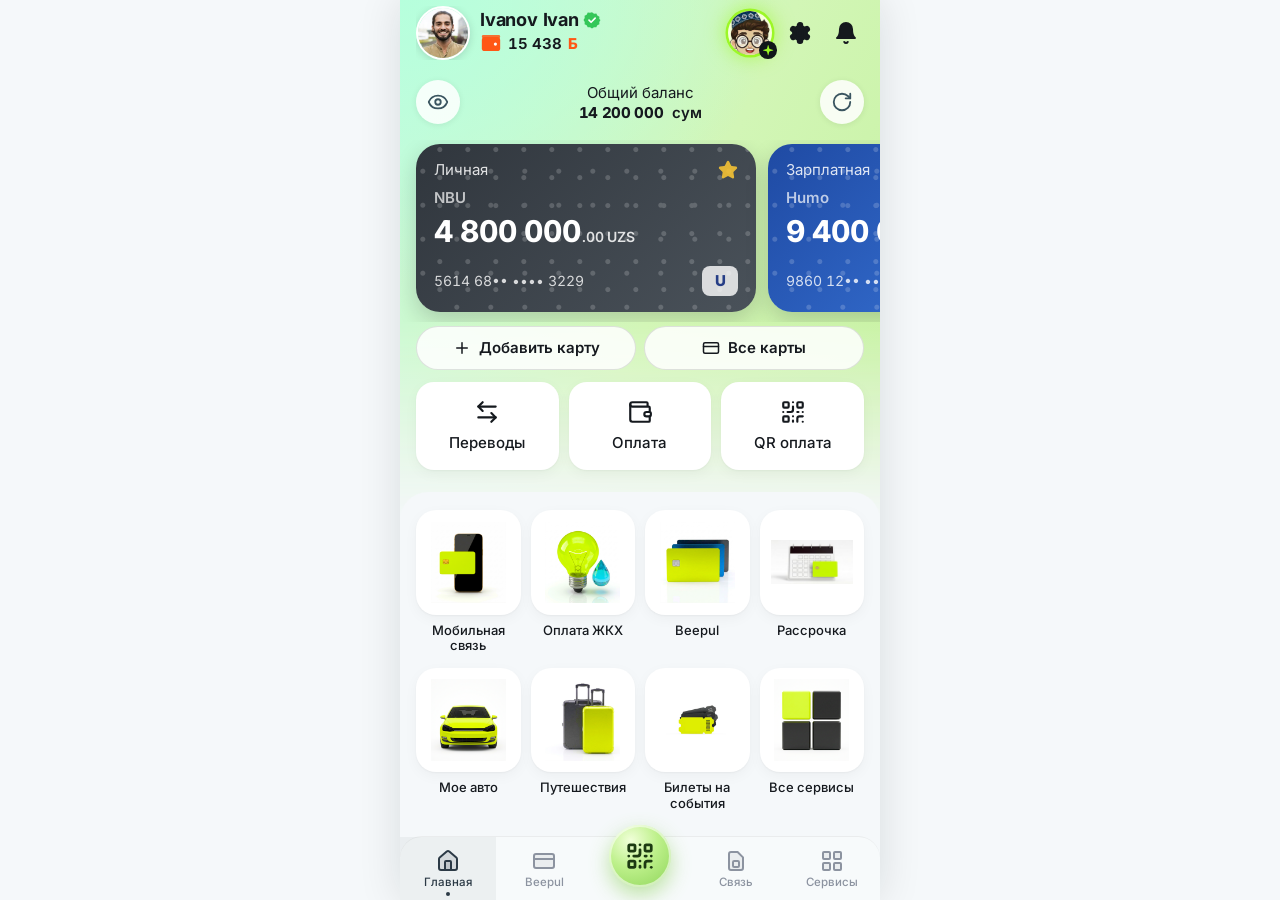
==== commit 65337177: "Фикс высоты в режиме «На экран Домой», шапка без блюра" ====
--- a/index.html
+++ b/index.html
@@ -17,8 +17,8 @@
     <link rel="icon" href="./favicon.png" />
     <link rel="apple-touch-icon" href="./apple-touch-icon.png" />
     <link rel="manifest" href="./manifest.webmanifest" />
-    <script type="module" crossorigin src="./assets/index-QCZ6O7IL.js"></script>
-    <link rel="stylesheet" crossorigin href="./assets/index-zTAGDMnq.css">
+    <script type="module" crossorigin src="./assets/index-B4i8Go5E.js"></script>
+    <link rel="stylesheet" crossorigin href="./assets/index-CiaShuIm.css">
   </head>
   <body>
     <div id="root"></div>
--- a/assets/index-CiaShuIm.css
+++ b/assets/index-CiaShuIm.css
@@ -0,0 +1 @@
+@font-face{font-family:Inter Variable;font-style:normal;font-display:swap;font-weight:100 900;src:url(./inter-cyrillic-ext-wght-normal-BOeWTOD4.woff2) format("woff2-variations");unicode-range:U+0460-052F,U+1C80-1C8A,U+20B4,U+2DE0-2DFF,U+A640-A69F,U+FE2E-FE2F}@font-face{font-family:Inter Variable;font-style:normal;font-display:swap;font-weight:100 900;src:url(./inter-cyrillic-wght-normal-DqGufNeO.woff2) format("woff2-variations");unicode-range:U+0301,U+0400-045F,U+0490-0491,U+04B0-04B1,U+2116}@font-face{font-family:Inter Variable;font-style:normal;font-display:swap;font-weight:100 900;src:url(./inter-greek-ext-wght-normal-DlzME5K_.woff2) format("woff2-variations");unicode-range:U+1F00-1FFF}@font-face{font-family:Inter Variable;font-style:normal;font-display:swap;font-weight:100 900;src:url(./inter-greek-wght-normal-CkhJZR-_.woff2) format("woff2-variations");unicode-range:U+0370-0377,U+037A-037F,U+0384-038A,U+038C,U+038E-03A1,U+03A3-03FF}@font-face{font-family:Inter Variable;font-style:normal;font-display:swap;font-weight:100 900;src:url(./inter-vietnamese-wght-normal-CBcvBZtf.woff2) format("woff2-variations");unicode-range:U+0102-0103,U+0110-0111,U+0128-0129,U+0168-0169,U+01A0-01A1,U+01AF-01B0,U+0300-0301,U+0303-0304,U+0308-0309,U+0323,U+0329,U+1EA0-1EF9,U+20AB}@font-face{font-family:Inter Variable;font-style:normal;font-display:swap;font-weight:100 900;src:url(./inter-latin-ext-wght-normal-DO1Apj_S.woff2) format("woff2-variations");unicode-range:U+0100-02BA,U+02BD-02C5,U+02C7-02CC,U+02CE-02D7,U+02DD-02FF,U+0304,U+0308,U+0329,U+1D00-1DBF,U+1E00-1E9F,U+1EF2-1EFF,U+2020,U+20A0-20AB,U+20AD-20C0,U+2113,U+2C60-2C7F,U+A720-A7FF}@font-face{font-family:Inter Variable;font-style:normal;font-display:swap;font-weight:100 900;src:url(./inter-latin-wght-normal-Dx4kXJAl.woff2) format("woff2-variations");unicode-range:U+0000-00FF,U+0131,U+0152-0153,U+02BB-02BC,U+02C6,U+02DA,U+02DC,U+0304,U+0308,U+0329,U+2000-206F,U+20AC,U+2122,U+2191,U+2193,U+2212,U+2215,U+FEFF,U+FFFD}@font-face{font-family:Inter Variable;font-style:normal;font-display:swap;font-weight:100 900;src:url(./inter-cyrillic-ext-wght-normal-BOeWTOD4.woff2) format("woff2-variations");unicode-range:U+0460-052F,U+1C80-1C8A,U+20B4,U+2DE0-2DFF,U+A640-A69F,U+FE2E-FE2F}@font-face{font-family:Inter Variable;font-style:normal;font-display:swap;font-weight:100 900;src:url(./inter-cyrillic-wght-normal-DqGufNeO.woff2) format("woff2-variations");unicode-range:U+0301,U+0400-045F,U+0490-0491,U+04B0-04B1,U+2116}@font-face{font-family:Inter Variable;font-style:normal;font-display:swap;font-weight:100 900;src:url(./inter-greek-ext-wght-normal-DlzME5K_.woff2) format("woff2-variations");unicode-range:U+1F00-1FFF}@font-face{font-family:Inter Variable;font-style:normal;font-display:swap;font-weight:100 900;src:url(./inter-greek-wght-normal-CkhJZR-_.woff2) format("woff2-variations");unicode-range:U+0370-0377,U+037A-037F,U+0384-038A,U+038C,U+038E-03A1,U+03A3-03FF}@font-face{font-family:Inter Variable;font-style:normal;font-display:swap;font-weight:100 900;src:url(./inter-vietnamese-wght-normal-CBcvBZtf.woff2) format("woff2-variations");unicode-range:U+0102-0103,U+0110-0111,U+0128-0129,U+0168-0169,U+01A0-01A1,U+01AF-01B0,U+0300-0301,U+0303-0304,U+0308-0309,U+0323,U+0329,U+1EA0-1EF9,U+20AB}@font-face{font-family:Inter Variable;font-style:normal;font-display:swap;font-weight:100 900;src:url(./inter-latin-ext-wght-normal-DO1Apj_S.woff2) format("woff2-variations");unicode-range:U+0100-02BA,U+02BD-02C5,U+02C7-02CC,U+02CE-02D7,U+02DD-02FF,U+0304,U+0308,U+0329,U+1D00-1DBF,U+1E00-1E9F,U+1EF2-1EFF,U+2020,U+20A0-20AB,U+20AD-20C0,U+2113,U+2C60-2C7F,U+A720-A7FF}@font-face{font-family:Inter Variable;font-style:normal;font-display:swap;font-weight:100 900;src:url(./inter-latin-wght-normal-Dx4kXJAl.woff2) format("woff2-variations");unicode-range:U+0000-00FF,U+0131,U+0152-0153,U+02BB-02BC,U+02C6,U+02DA,U+02DC,U+0304,U+0308,U+0329,U+2000-206F,U+20AC,U+2122,U+2191,U+2193,U+2212,U+2215,U+FEFF,U+FFFD}:root{--ink: #15191e;--ink-2: #5b6270;--ink-3: #8a90a0;--ink-4: #a9aeb8;--bg: #f5f8fa;--card: #ffffff;--line: #e3e7ec;--line-strong: #ced0d9;--fill: #eef0f3;--lime: #9cf726;--lime-press: #8de01c;--lime-soft: #ecfbd0;--lime-ink: #1d2b00;--navy: #10161a;--navy-2: #1e2328;--mint-1: #b6ffdc;--mint-2: #c2f2b0;--link: #1a9ee0;--hamyon: #ff5715;--hamyon-soft: #ffe8dd;--hamyon-ink: #b23c08;--green: #126b2f;--green-soft: #ddf6e3;--red: #b4232a;--red-soft: #ffe3df;--amber: #4a3200;--amber-soft: #fff1d1;--amber-bar: #ffa515;--teal: #0f6b57;--teal-soft: #ddf6ef;--pink: #a3195b;--pink-soft: #fce3ef;--violet: #4a2fb0;--violet-soft: #e8e4fb;--blue-soft: #dbeafe;--blue: #1d4ed8;--r-sm: 12px;--r-md: 16px;--r-lg: 20px;--r-xl: 28px;--shadow-card: 0 1px 2px rgba(16, 22, 26, .04), 0 4px 14px rgba(16, 22, 26, .04);--shadow-float: 0 8px 28px rgba(16, 22, 26, .18);--gutter: 16px;--tabbar-h: 64px;--status-h: 0px;--safe-top: env(safe-area-inset-top, 0px);--safe-bottom: env(safe-area-inset-bottom, 0px);--font: "Inter Variable", -apple-system, "SF Pro Text", system-ui, "Segoe UI", Roboto, sans-serif;--ease: cubic-bezier(.22, .8, .2, 1)}*,*:before,*:after{box-sizing:border-box}html{height:100%;margin:0;background:var(--bg)}body{position:fixed;top:0;left:0;width:100%;height:100%;height:var(--app-h, 100%);margin:0;overflow:hidden;touch-action:manipulation}#root{position:absolute;inset:0}html{-webkit-text-size-adjust:100%}body{font-family:var(--font);font-size:15px;line-height:1.35;color:var(--ink);background:var(--bg);-webkit-font-smoothing:antialiased;-webkit-tap-highlight-color:transparent;-webkit-touch-callout:none;overscroll-behavior:none;font-feature-settings:"tnum" 1,"cv11" 1}button{font:inherit;color:inherit;background:none;border:0;padding:0;cursor:pointer;-webkit-user-select:none;user-select:none;touch-action:manipulation}input{-webkit-appearance:none;appearance:none;border-radius:0}input,textarea,select{font:inherit;color:inherit}a{color:inherit;text-decoration:none}img{display:block;max-width:100%;-webkit-user-drag:none;user-select:none}h1,h2,h3,h4,p{margin:0}ul{list-style:none;margin:0;padding:0}:focus-visible{outline:2px solid var(--link);outline-offset:2px}button:active{transition:transform .08s}.sr-only{position:absolute;width:1px;height:1px;overflow:hidden;clip:rect(0 0 0 0);white-space:nowrap}.num{font-variant-numeric:tabular-nums}.muted{color:var(--ink-2)}.nowrap{white-space:nowrap}.grow{flex:1;min-width:0}.row{display:flex;align-items:center}.col{display:flex;flex-direction:column}.gap-4{gap:4px}.gap-8{gap:8px}.gap-12{gap:12px}.gap-16{gap:16px}.hide-scroll{scrollbar-width:none;-ms-overflow-style:none}.hide-scroll::-webkit-scrollbar{display:none}.stage{position:absolute;inset:0;display:flex;justify-content:center;background:var(--bg)}.device{position:relative;width:100%;max-width:480px;height:100%;overflow:hidden;background:var(--bg);isolation:isolate}@media (min-width: 560px){body{background:#e9eef1}.device{box-shadow:0 0 40px #10161a1f}}.overlay-root{position:absolute;inset:0;z-index:200;pointer-events:none}.overlay-root>*{pointer-events:auto}.route{position:absolute;inset:0;background:var(--bg);will-change:transform}.edge-swipe{position:absolute;left:0;top:0;bottom:0;width:22px;z-index:60;touch-action:pan-y}.page{position:absolute;inset:0;overflow-y:auto;overflow-x:hidden;-webkit-overflow-scrolling:touch;overscroll-behavior-y:contain;display:flex;flex-direction:column}.page-top{position:absolute;left:0;right:0;top:0;pointer-events:none;background:radial-gradient(130% 90% at 0% 0%,var(--mint-1) 0%,rgba(182,255,220,0) 60%),linear-gradient(115deg,#c8fbe2,#d2f6b6 55%,#c6f1a0);-webkit-mask-image:linear-gradient(#000 62%,transparent);mask-image:linear-gradient(#000 62%,transparent)}.is-plain{background:var(--bg)}.page-header{position:relative;z-index:30;flex:none;display:flex;align-items:center;gap:4px;min-height:56px;padding:calc(var(--status-h) + var(--safe-top) + 6px) var(--gutter) 6px 8px}.page-header:not(:has(.back-btn)){padding-left:var(--gutter)}.is-plain .page-header{background:var(--bg)}.page-title{font-size:20px;font-weight:650;letter-spacing:-.01em;line-height:1.15;flex:1;min-width:0;overflow:hidden;text-overflow:ellipsis;white-space:nowrap}.page-right{display:flex;align-items:center;gap:10px;flex:none}.back-btn{width:44px;height:44px;display:grid;place-items:center;border-radius:50%;flex:none}.back-btn:active{background:#10161a0f}.page-hero{position:relative;z-index:2;padding:0 var(--gutter)}.page-sheet{position:relative;z-index:2;flex:1 0 auto;background:var(--bg);border-radius:var(--r-xl) var(--r-xl) 0 0;padding:18px var(--gutter) 28px;margin-top:8px}.page-sheet.no-top{margin-top:6px}.page.has-tab .page-sheet{padding-bottom:calc(var(--tabbar-h) + 40px + var(--safe-bottom))}.page-footer{position:sticky;bottom:0;z-index:40;margin-top:auto;padding:12px var(--gutter) calc(14px + var(--safe-bottom));background:#fffffff0;-webkit-backdrop-filter:blur(16px);backdrop-filter:blur(16px);border-top:1px solid var(--line)}.btn{display:inline-flex;align-items:center;justify-content:center;gap:8px;height:48px;padding:0 20px;border-radius:999px;font-weight:600;font-size:16px;transition:transform .1s,background .15s,opacity .15s;white-space:nowrap}.btn:active:not(:disabled){transform:scale(.975)}.btn:disabled{opacity:.45;cursor:default}.btn-lg{height:54px;font-size:17px}.btn-sm{height:36px;padding:0 14px;font-size:14px}.btn-block{display:flex;width:100%}.btn-primary{background:var(--lime);color:var(--lime-ink)}.btn-primary:active:not(:disabled){background:var(--lime-press)}.btn-dark{background:var(--navy-2);color:#fff}.btn-ghost{background:#fff;border:1px solid var(--line-strong)}.btn-soft{background:var(--fill)}.btn-danger{background:var(--red-soft);color:var(--red);border:1px solid #f0b4ae}.btn-blue{background:#2f7cf6;color:#fff}.icon-btn{width:44px;height:44px;margin:-4px;border-radius:50%;display:grid;place-items:center;flex:none}.icon-btn:active{background:#10161a12}.spin{animation:spin .8s linear infinite}@keyframes spin{to{transform:rotate(360deg)}}.chip{height:38px;padding:0 16px;border-radius:999px;background:#fff;border:1px solid var(--line-strong);font-weight:500;font-size:14.5px;white-space:nowrap;flex:none}.chip.is-active{background:var(--navy);color:#fff;border-color:var(--navy)}.chip-row{display:flex;gap:8px;overflow-x:auto;padding:2px var(--gutter);margin:0 calc(var(--gutter) * -1);scroll-snap-type:x proximity;scroll-padding:0 var(--gutter)}.chip-row::-webkit-scrollbar{display:none}.card{background:var(--card);border-radius:var(--r-lg);box-shadow:var(--shadow-card);display:block;width:100%;text-align:left}.card-pad{padding:14px 16px}.card-press:active{transform:scale(.99)}.divider{border:0;border-top:1px solid var(--line);margin:0}.section{margin-top:22px}.section:first-child{margin-top:0}.section-head{display:flex;align-items:baseline;justify-content:space-between;margin-bottom:10px}.section-head h2{font-size:18px;font-weight:650;letter-spacing:-.01em}.link{color:var(--link);font-weight:500;font-size:15px}.pad{padding:4px 16px 16px}.center{text-align:center}.hint{font-size:13px;color:var(--ink-3)}.neg{color:var(--red)}.pos{color:var(--green)}.icon-tile{display:inline-grid;place-items:center;flex:none}.tone-green{background:var(--teal-soft);color:var(--teal)}.tone-pink{background:var(--pink-soft);color:var(--pink)}.tone-violet{background:var(--violet-soft);color:var(--violet)}.tone-orange{background:var(--hamyon-soft);color:var(--hamyon-ink)}.tone-blue{background:var(--blue-soft);color:var(--blue)}.tone-teal{background:#d8f3f0;color:#0b6b6b}.tone-amber{background:var(--amber-soft);color:#8a5a00}.tone-red{background:var(--red-soft);color:var(--red)}.tone-gray{background:var(--fill);color:var(--ink-2)}.banner{display:flex;gap:10px;padding:12px 14px;border-radius:14px;font-size:14px;line-height:1.35}.banner svg{flex:none;margin-top:1px}.banner-amber{background:var(--amber-soft);color:var(--amber);border:1px solid #f3dca0}.banner-red{background:var(--red-soft);color:var(--red)}.banner-green{background:var(--green-soft);color:var(--green)}.banner-blue{background:var(--blue-soft);color:var(--blue)}.kv{display:flex;flex-direction:column;gap:10px}.kv>div{display:flex;justify-content:space-between;gap:16px;font-size:15px}.kv span{color:var(--ink-2)}.kv b{font-weight:600;text-align:right}.empty{text-align:center;padding:28px 16px;color:var(--ink-2)}.empty h3{color:var(--ink);margin:8px 0 4px}.field-wrap{display:block}.field{position:relative;display:flex;align-items:center;width:100%;min-height:56px;background:#fff;border:1px solid var(--line-strong);border-radius:16px;padding:20px 14px 6px;text-align:left;transition:border-color .15s,box-shadow .15s}.field.is-focus{border-color:#2f7cf6;box-shadow:0 0 0 3px #2f7cf624}.field.has-error{border-color:var(--red);background:snow}.field-label{position:absolute;left:14px;top:17px;font-size:16px;color:var(--ink-3);pointer-events:none;transition:all .14s var(--ease)}.field-label.is-up{top:7px;font-size:12px}.field input{flex:1;min-width:0;border:0;outline:0;background:transparent;font-size:16px;font-weight:500;padding:0;height:26px}.field input::placeholder{color:var(--ink-4);font-weight:400;opacity:0;transition:opacity .12s}.field.is-focus input::placeholder{opacity:1}.field-value{flex:1;font-size:16px;font-weight:500;min-height:24px}.field-chev{color:var(--ink-2);flex:none}.field-trailing{margin-left:8px;flex:none;display:flex}.field-error{color:var(--red);font-size:13px;margin:6px 4px 0}.switch{width:50px;height:30px;border-radius:999px;background:#d3d8de;position:relative;transition:background .18s;flex:none}.switch i{position:absolute;top:3px;left:3px;width:24px;height:24px;border-radius:50%;background:#fff;box-shadow:0 1px 3px #00000040;transition:transform .2s var(--ease)}.switch.is-on{background:#34c759}.switch.is-on i{transform:translate(20px)}.segmented{display:flex;background:var(--fill);border-radius:14px;padding:3px;gap:2px}.segmented button{flex:1;height:40px;border-radius:11px;font-weight:600;font-size:15px;color:var(--ink-2);transition:all .18s}.segmented button.is-active{background:#fff;color:var(--ink);box-shadow:0 1px 4px #10161a1f}.sheet-layer{position:absolute;inset:0}.scrim{position:absolute;inset:0;background:#0c101473;-webkit-backdrop-filter:blur(3px);backdrop-filter:blur(3px)}.sheet{position:absolute;left:0;right:0;bottom:0;background:#fff;color:var(--ink);border-radius:28px 28px 0 0;max-height:calc(100% - var(--status-h) - var(--safe-top) - 12px);display:flex;flex-direction:column;box-shadow:0 -10px 40px #0c10142e;padding-bottom:var(--safe-bottom)}.sheet-bg{background:var(--bg)}.sheet-tall{height:86%}.sheet-full{height:calc(100% - var(--status-h) - var(--safe-top) - 12px)}.sheet-grab{padding:10px 0 4px;display:grid;place-items:center;touch-action:none;cursor:grab;flex:none}.sheet-grab span{width:40px;height:5px;border-radius:3px;background:#d5dae0}.sheet-head{display:flex;align-items:center;justify-content:space-between;padding:4px 16px 8px 20px;touch-action:none;flex:none}.sheet-head h3{font-size:19px;font-weight:650}.sheet-body{overflow-y:auto;flex:1;-webkit-overflow-scrolling:touch;overscroll-behavior:contain}.sheet-footer{padding:10px 16px 14px;border-top:1px solid var(--line);background:#fff;flex:none}.toast-stack{position:absolute;top:calc(var(--status-h) + var(--safe-top) + 10px);left:16px;right:16px;display:flex;flex-direction:column;align-items:center;gap:8px;pointer-events:none;z-index:400}.toast{display:inline-flex;align-items:center;gap:8px;background:var(--navy-2);color:#fff;padding:12px 16px;border-radius:16px;font-size:14.5px;font-weight:500;box-shadow:var(--shadow-float);max-width:100%}.toast-success svg{color:var(--lime)}.toast-error{background:#7a1c20}.tabbar{position:absolute;left:0;right:0;bottom:0;z-index:90;height:calc(var(--tabbar-h) + var(--safe-bottom));padding-bottom:var(--safe-bottom);display:grid;grid-template-columns:repeat(5,minmax(0,1fr));align-items:end;background:#f7fafb;border-top:1px solid rgba(16,22,26,.06);border-radius:22px 22px 0 0}.tab{display:flex;flex-direction:column;align-items:center;gap:2px;padding:8px 0 6px;color:#8c93a0;font-size:11.5px;font-weight:500;position:relative;height:var(--tabbar-h);justify-content:center}.tab.is-active{color:#2c3a46;background:#10161a0b}.tab .tab-dot{position:absolute;bottom:5px;width:4px;height:4px;border-radius:50%;background:transparent}.tab.is-active .tab-dot{background:#2c3a46}.tab-center{display:grid;place-items:center;height:var(--tabbar-h)}.tab-center-btn{width:62px;height:62px;border-radius:50%;display:grid;place-items:center;margin-top:-26px;color:#1d3a12;background:radial-gradient(80% 80% at 35% 25%,#f1ffd9,#bdf08a 55%,#9ede6a);box-shadow:0 8px 20px #78c83c73,inset 0 0 0 2px #ffffff8c}.tab-center:active .tab-center-btn{transform:scale(.94)}.points-chip{display:inline-flex;align-items:center;gap:6px;font-weight:650;font-size:15px;height:36px}.points-chip .b-sign{color:var(--hamyon);font-weight:800}.points-chip.on-dark{color:#fff}.hamyon-word{display:inline-flex;align-items:center;gap:.18em;font-weight:700;letter-spacing:-.03em;line-height:1}.ai-btn{position:relative;border-radius:50%;flex:none;background:#f6ffd8;box-shadow:0 0 0 2.5px var(--lime),0 0 18px 4px #9cf7268c}.ai-btn img{width:100%;height:100%;border-radius:50%;object-fit:cover;object-position:center 20%}.ai-btn:active{transform:scale(.94)}.ai-badge{position:absolute;right:-5px;bottom:-4px;width:40%;height:40%;border-radius:50%;background:var(--navy);display:grid;place-items:center}.card-thumb{width:56px;height:38px;border-radius:8px;background-size:cover;background-position:center;display:grid;place-items:end start;padding:0 0 4px 7px;flex:none}.card-thumb b{color:#fff;font-size:10px;letter-spacing:.02em}.card-thumb svg{align-self:end;justify-self:end;margin:0 5px 5px 0}.sys-logo{display:grid;place-items:center;width:26px;height:26px;border-radius:8px;font-weight:800;font-size:13px;color:#fff;background:#1f3a93}.sys-humo{background:#0f8f6e}.pay-review{padding:0 16px 6px;display:flex;flex-direction:column;gap:14px}.pay-amount{font-size:32px;font-weight:750;text-align:center;letter-spacing:-.02em;padding:4px 0 2px}.pay-sub{font-size:14px;color:var(--ink-2);font-weight:600;margin-top:4px}.pay-cards{display:flex;flex-direction:column;gap:8px}.pay-card{display:flex;align-items:center;gap:10px;padding:10px 12px;border:1.5px solid var(--line);border-radius:16px;text-align:left;background:#fff}.pay-card small{color:var(--ink-2);font-size:13px}.pay-card .col{min-width:0}.pay-card .grow b{white-space:nowrap;overflow:hidden;text-overflow:ellipsis;font-size:15px}.pay-card-bal b{font-size:13.5px;white-space:nowrap}.pay-card .radio{width:20px;height:20px}.pay-card.is-on{border-color:var(--navy);background:#fafcfb}.pay-card.is-low{opacity:.75}.pay-card-bal{align-items:flex-end;text-align:right;font-size:14px}.pay-card .radio{width:22px;height:22px;border-radius:50%;border:2px solid var(--line-strong);flex:none;position:relative}.pay-card.is-on .radio{border-color:var(--navy)}.pay-card.is-on .radio:after{content:"";position:absolute;inset:3px;border-radius:50%;background:var(--navy)}.pay-cashback{display:flex;align-items:center;gap:8px;background:#fff3ea;color:var(--hamyon-ink);border-radius:14px;padding:10px 12px;font-size:14px}.pay-cashback>span{flex:1}.pay-secure{display:flex;align-items:center;justify-content:center;gap:6px;font-size:12.5px;color:var(--ink-3)}.pay-processing{display:flex;flex-direction:column;align-items:center;gap:10px;padding:36px 16px 44px}.card-mock{height:150px;border-radius:20px;padding:18px;color:#fff;display:flex;flex-direction:column;justify-content:space-between;background:linear-gradient(135deg,#20262c,#3a424b 70%,#2a3b3f);position:relative;overflow:hidden}.card-mock:after{content:"";position:absolute;inset:0;background:radial-gradient(60% 80% at 100% 0%,rgba(156,247,38,.28),transparent 60%)}.card-mock b{font-size:20px;letter-spacing:.06em;position:relative;z-index:1}.card-mock-sys{font-weight:700;opacity:.8;position:relative;z-index:1}.card-mock small{position:relative;z-index:1;opacity:.8}.done-art{display:flex;flex-direction:column;align-items:center;gap:10px;text-align:center;padding-top:12px}.done-art img{width:110px}.settings-user{display:flex;align-items:center;gap:12px}.settings-user img{width:54px;height:54px;object-fit:cover;object-position:top;border-radius:50%;background:var(--lime-soft)}.settings-user small{display:block;color:var(--ink-2)}.set-row{display:flex;align-items:center;justify-content:space-between;font-weight:500}.scenario{display:flex;align-items:center;gap:12px;padding:10px 12px;background:var(--bg);border-radius:14px;text-align:left}.scenario small{color:var(--ink-2)}.scenario-ico{width:36px;height:36px;border-radius:12px;background:var(--lime-soft);display:grid;place-items:center;color:var(--lime-ink)}.row.between,.between{justify-content:space-between}.mt8{margin-top:8px}.mt12{margin-top:12px}.mt16{margin-top:16px}.mt20{margin-top:20px}.mt24{margin-top:24px}.h2{font-size:18px;font-weight:650;letter-spacing:-.01em}.link.left{text-align:left;padding:6px 0}.link.light{color:#ffffffd9;display:inline-flex;gap:6px;align-items:center;font-size:14px}.underline{text-decoration:underline}.unit{font-size:.82em;font-weight:600;margin-left:1px;color:var(--ink-2)}.unit-sm{font-size:.8em;font-weight:600}.list{display:block}.list>li+li{border-top:1px solid var(--line)}.list-row{display:flex;align-items:center;gap:12px;width:100%;padding:12px 16px;text-align:left}.list-row small,.tx-row small,.saved-row small{color:var(--ink-2);font-size:13px;line-height:1.3}.list-row b{font-weight:600}.list-row.danger-row{color:var(--red);font-weight:500}.hscroll{display:flex;gap:10px;overflow-x:auto;margin:0 calc(var(--gutter) * -1);padding:2px var(--gutter) 6px;scroll-snap-type:x proximity;scroll-padding:0 var(--gutter)}.hscroll>*{scroll-snap-align:start;flex:none}.avatar-letter{width:44px;height:44px;border-radius:50%;display:grid;place-items:center;font-weight:700;font-size:18px;flex:none}.av-green{background:#d6f5dc;color:#2f7a45}.av-pink{background:#f6dcec;color:#a24b86}.av-blue{background:#d9e6f7;color:#4d6e9c}.tag-lime{background:var(--lime);color:var(--lime-ink);font-size:12.5px;font-weight:600;padding:2px 10px;border-radius:999px}.tag-blue{background:#d9ecff;color:#1d5fa0;font-size:12.5px;font-weight:600;padding:2px 10px;border-radius:999px}.tag-hot{background:#ffe9e0;color:#c4401a;font-size:12.5px;font-weight:700;padding:2px 10px;border-radius:999px}.badge-green{background:var(--green-soft);color:var(--green);font-weight:700;font-size:13px;padding:4px 10px;border-radius:10px;white-space:nowrap}.home-user{display:flex;align-items:center;gap:10px}.home-avatar{width:54px;height:54px;border-radius:50%;object-fit:cover;border:2px solid #fff;box-shadow:0 2px 8px #10161a26}.home-name{display:inline-flex;align-items:center;gap:4px;font-size:18px;font-weight:700}.home-user .points-chip{height:26px}.balance{display:flex;align-items:center;justify-content:space-between;margin-top:14px}.round-btn{width:44px;height:44px;border-radius:50%;background:#ffffffd9;display:grid;place-items:center;color:#3a5560;box-shadow:0 1px 6px #10161a14;flex:none}.round-btn.dark{background:#ffffff24;color:#fff;box-shadow:none}.round-btn.dark.on{background:var(--lime);color:var(--lime-ink)}.balance-mid{display:flex;flex-direction:column;align-items:center}.balance-mid>span{font-size:15px}.balance-amt{font-size:34px;font-weight:750;letter-spacing:-.02em;line-height:1.15}.balance-amt .unit{font-size:15px;color:var(--ink);font-weight:600;margin-left:5px}.carousel{display:flex;gap:12px;overflow-x:auto;scroll-snap-type:x mandatory;margin:16px calc(var(--gutter) * -1) 0;padding:4px var(--gutter) 10px}.carousel-item{flex:none;width:calc(100% - 44px);max-width:340px;scroll-snap-align:center}.bcard{position:relative;width:100%;height:168px;border-radius:24px;padding:16px 18px;color:#fff;text-align:left;display:flex;flex-direction:column;overflow:hidden;box-shadow:0 8px 22px #10161a2e}.bcard-nbu{background:linear-gradient(135deg,#30363d,#4a525a)}.bcard-humo{background:linear-gradient(135deg,#1f4aa3,#3c7be0)}.bcard-orient{background:linear-gradient(135deg,#3b3b3b,#6a6a6a)}.bcard-ornament{position:absolute;inset:0;opacity:.18;background:radial-gradient(circle at 85% 20%,#fff 0 2px,transparent 3px) 0 0 / 28px 28px,radial-gradient(circle at 20% 80%,#fff 0 2px,transparent 3px) 0 0 / 34px 34px}.bcard-top{justify-content:space-between;font-size:15px;opacity:.85;position:relative}.bcard-bank{font-size:15px;font-weight:600;opacity:.7;margin-top:8px;position:relative}.bcard-bal{font-size:30px;font-weight:750;letter-spacing:-.01em;position:relative;margin-top:2px}.bcard-bal small{font-size:14px;font-weight:600;opacity:.85;margin-left:2px}.bcard-bottom{margin-top:auto;justify-content:space-between;opacity:.8;font-size:14px;position:relative}.bcard-sys{font-style:normal;font-weight:800;background:#fff;color:#1f3a93;width:36px;height:30px;border-radius:8px;display:grid;place-items:center;font-size:15px}.bcard-sys.sys-humo{color:#0f8f6e;font-size:11px}.bcard.is-blocked{filter:grayscale(1) brightness(.8)}.bcard-lock{position:absolute;inset:auto 12px 12px auto;background:#0000008c;padding:4px 10px;border-radius:10px;font-size:12px}.bcard-hamyon{background:linear-gradient(135deg,#1b2735,#24415e);gap:4px;justify-content:flex-start;cursor:pointer}.bcard-hamyon-head{font-size:19px}.bcard-hamyon small{opacity:.8;font-size:13.5px}.bcard-hamyon-bal{display:flex;align-items:center;gap:8px;font-size:40px;font-weight:800;letter-spacing:-.02em;margin:2px 0 auto}.b-coin{font-style:normal;background:var(--hamyon);color:#fff;width:28px;height:28px;border-radius:50%;display:grid;place-items:center;font-size:15px;font-weight:800}.pill-row{margin-top:4px}.pill{flex:1;height:44px;border-radius:999px;background:#ffffffd9;border:1px solid rgba(16,22,26,.12);display:flex;align-items:center;justify-content:center;gap:8px;font-weight:600;font-size:15px}.quick3{display:grid;grid-template-columns:repeat(3,minmax(0,1fr));gap:10px;margin-top:12px;padding-bottom:14px}.quick3 button{background:#fff;border-radius:18px;height:88px;display:flex;flex-direction:column;align-items:center;justify-content:center;gap:8px;font-weight:500;font-size:15px;box-shadow:var(--shadow-card)}.quick3 button:active{transform:scale(.97)}.add-card-cta{margin-top:14px;background:#fff;border-radius:22px;padding:14px;display:flex;gap:12px;align-items:center;box-shadow:var(--shadow-card);margin-bottom:18px}.add-card-cta img{width:112px;flex:none}.add-card-cta p{font-size:16px;font-weight:500;line-height:1.3;margin-bottom:10px}.tile-grid{display:grid;grid-template-columns:repeat(4,minmax(0,1fr));gap:14px 10px}.tile{display:flex;flex-direction:column;align-items:center;gap:8px}.tile-img{width:100%;aspect-ratio:1;background:#fff;border-radius:20px;display:grid;place-items:center;box-shadow:var(--shadow-card);overflow:hidden}.tile-img img{width:78%;height:78%;object-fit:contain}.tile:active .tile-img{transform:scale(.96)}.tile-label{font-size:13px;text-align:center;line-height:1.2;font-weight:500}.qt-new{width:92px;height:110px;border-radius:20px;background:var(--lime);display:flex;flex-direction:column;align-items:center;justify-content:center;gap:8px;font-weight:600;font-size:14px;text-align:center;padding:8px}.qt-contact{width:108px;height:110px;border-radius:20px;background:#fff;box-shadow:var(--shadow-card);display:flex;flex-direction:column;align-items:flex-start;justify-content:center;gap:4px;padding:12px;text-align:left}.qt-contact b{font-size:14px;white-space:nowrap;max-width:100%;overflow:hidden;text-overflow:ellipsis}.qt-contact small{color:var(--ink-3)}.qt-contact .sys-logo{margin-bottom:4px}.product{position:relative;width:168px;background:#fff;border-radius:20px;padding:12px;box-shadow:var(--shadow-card);display:flex;flex-direction:column;gap:6px;text-align:left}.product img{height:120px;object-fit:contain;margin:0 auto 4px}.product p{font-size:13.5px;line-height:1.3;color:var(--ink);min-height:52px}.product>b{font-size:16px}.product-disc{position:absolute;left:8px;top:8px;background:#e0302a;color:#fff;font-size:11px;font-weight:700;padding:2px 6px;border-radius:6px}.inst-badge{background:var(--lime);color:var(--lime-ink);font-weight:650;font-size:13px;border-radius:8px;padding:4px 8px;align-self:flex-start}.product-grid{display:grid;grid-template-columns:minmax(0,1fr) minmax(0,1fr);gap:12px}.product-grid .product{width:auto}.tip-card{width:250px;background:#fff;border-radius:20px;padding:14px;box-shadow:var(--shadow-card);position:relative;display:flex;flex-direction:column;gap:8px;align-items:flex-start}.tip-card img,.tip-wide img{width:36px;height:36px;border-radius:50%;background:#f1ffd1;object-fit:cover;box-shadow:0 0 0 2px var(--lime)}.tip-card p{font-size:14.5px;line-height:1.3}.tip-x{position:absolute;top:8px;right:8px;color:var(--ink-3);width:28px;height:28px;display:grid;place-items:center}.tip-wide{display:flex;flex-wrap:wrap;gap:10px 12px;align-items:center;padding:12px 36px 12px 12px;position:relative;margin-top:18px}.tip-wide .grow{flex:1 1 190px}.tip-wide .btn{margin-left:48px}.tip-wide p{font-size:14.5px;line-height:1.3;margin-top:2px}.att-card{width:150px;background:#fff;border-radius:20px;padding:14px;box-shadow:var(--shadow-card);display:flex;flex-direction:column;gap:4px;align-items:flex-start;text-align:left}.att-card small{color:var(--ink-2)}.att-ico{width:40px;height:40px;border-radius:12px;display:grid;place-items:center;margin-bottom:4px}.promo{display:block;width:100%;border-radius:20px;overflow:hidden;margin-top:18px;box-shadow:var(--shadow-card)}.promo img{width:100%}.ride{padding:12px;display:flex;flex-direction:column;gap:10px}.ride-input{display:flex;align-items:center;justify-content:space-between;background:var(--fill);border-radius:14px;padding:0 6px 0 14px;height:48px;color:var(--ink-3)}.ride-input i{width:36px;height:36px;border-radius:50%;background:#2fd36b;color:#fff;display:grid;place-items:center}.ride-chips .chip{height:34px;padding:0 12px;font-size:14px;display:inline-flex;align-items:center;gap:6px}.phone-input{display:flex;align-items:center;background:var(--fill);border-radius:14px;height:52px;padding:0 8px 0 14px}.phone-input input{flex:1;border:0;background:none;outline:0;font-size:18px;font-weight:500;min-width:0}.fav{width:112px;background:#fff;border-radius:18px;padding:14px 10px;box-shadow:var(--shadow-card);display:flex;flex-direction:column;align-items:center;gap:8px;font-size:13px;text-align:center;font-weight:500}.ask-bar{margin:22px 0 0;width:100%;display:flex;align-items:center;gap:10px;padding:8px 14px 8px 8px;background:#fff;border-radius:999px;box-shadow:var(--shadow-card);color:var(--ink-2);text-align:left;border:1px solid var(--line)}.ask-bar span{flex:1;font-size:14.5px}.ask-bar img{width:34px;height:34px;border-radius:50%;box-shadow:0 0 0 2px var(--lime)}.ask-bar svg:first-child{margin-left:6px}.tx-row{display:flex;align-items:center;gap:12px;width:100%;padding:12px 16px;text-align:left}.tx-row b{font-weight:600}.tx-amt{font-size:15.5px;white-space:nowrap}.tx-hero{display:flex;flex-direction:column;align-items:center;gap:6px;padding-top:4px}.tx-hero-amt{font-size:28px;font-weight:750}.add-dash{width:56px;height:38px;border:1.5px dashed var(--line-strong);border-radius:8px;display:grid;place-items:center;color:var(--ink-2);flex:none}.spend-total{justify-content:space-between;margin-bottom:12px;font-size:15px}.spend-total b{font-size:20px}.spend-bar{display:flex;height:10px;border-radius:6px;overflow:hidden;gap:2px}.spend-bar span{display:block;min-width:4px;border-radius:3px}.legend{margin-top:14px;display:flex;flex-direction:column;gap:12px}.legend li{display:flex;align-items:center;gap:10px;font-size:15px;transition:opacity .2s}.legend li.dim{opacity:.35}.legend i{width:14px;height:14px;border-radius:4px;flex:none}.legend small{color:var(--ink-2);width:40px;text-align:right}.legend b{min-width:104px;text-align:right}.kv-sm{gap:8px}.kv-sm>div{font-size:14px}.kv .total{border-top:1px solid var(--line);padding-top:10px;font-size:16px}.kv .total b,.kv .big{font-size:20px}.hamyon-hero{background:linear-gradient(135deg,#1b2735,#24415e);border-radius:24px;padding:44px 16px;color:#fff;display:flex;flex-direction:column;align-items:center;gap:12px;text-align:center}.hamyon-hero p{font-size:15px;opacity:.92}.step{align-items:flex-start}.step p{font-size:14.5px;margin-top:2px}.hamyon-card{background:linear-gradient(135deg,#1b2735,#24415e);color:#fff;border-radius:22px;padding:18px;margin-top:14px;display:flex;flex-direction:column;gap:6px}.hamyon-card small{opacity:.75;font-size:14px}.hamyon-bal{display:flex;align-items:center;gap:10px;font-size:44px;font-weight:800;letter-spacing:-.02em;margin:0 0 14px}.spend-grid{display:grid;grid-template-columns:minmax(0,1fr) minmax(0,1fr);gap:10px}.spend-tile{display:flex;flex-direction:column;align-items:flex-start;gap:4px}.spend-tile small{color:var(--ink-2)}.spend-tile .icon-tile{margin-bottom:10px}.spend-item{display:flex;align-items:center;gap:12px;padding:8px 0}.spend-item small{color:var(--ink-2)}.faq-q{display:flex;width:100%;justify-content:space-between;align-items:center;gap:12px;padding:16px;text-align:left;font-weight:500}.faq-a{padding:0 16px 16px;color:var(--ink-2);font-size:14.5px;line-height:1.45}.stat-2{display:grid;grid-template-columns:minmax(0,1fr) minmax(0,1fr);gap:10px;margin-top:12px}.stat-2 .card{display:flex;flex-direction:column;gap:4px}.stat-2 small{color:var(--ink-2)}.stat-2 b{font-size:22px}.day-title{font-size:15px;font-weight:600;color:var(--ink-2)}.num-pill{display:flex;align-items:center;gap:10px;min-width:190px;padding:10px 14px;background:#fff;border-radius:20px;text-align:left;box-shadow:var(--shadow-card)}.num-pill small{color:var(--ink-2)}.num-pill.is-on{background:var(--navy);color:#fff}.num-pill.is-on small{color:#ffffffb3}.phone-card{padding:16px;display:flex;flex-direction:column;gap:14px}.phone-num{font-size:20px;letter-spacing:-.01em}.bal-row{justify-content:space-between;align-items:flex-end;border-bottom:1px solid var(--line);padding-bottom:12px}.phone-bal{font-size:30px;font-weight:750;line-height:1.1}.phone-bal small{font-size:16px;font-weight:600}.meters{display:grid;grid-template-columns:repeat(3,minmax(0,1fr));gap:12px}.meter{display:flex;flex-direction:column;gap:4px;min-width:0}.meter-label{display:flex;align-items:center;gap:4px;color:var(--ink-2);font-size:13px}.meter b{font-size:20px;line-height:1.1}.meter b small{font-size:12px;color:var(--ink-2);font-weight:600}.meter>small{color:var(--ink-3);font-size:12px}.meter-bar{display:block;height:5px;background:var(--fill);border-radius:3px;overflow:hidden}.meter-bar u{display:block;height:100%;background:var(--lime);border-radius:3px;text-decoration:none;transition:width .5s var(--ease)}.phone-card.dense{padding:14px}.service-row{display:flex;align-items:center;gap:14px;padding:16px;font-size:17px;font-weight:500;text-align:left}.reco{display:flex;gap:10px;background:linear-gradient(135deg,#f4ffd9,#e8fbea);border:1px solid #d6efa6;border-radius:16px;padding:12px 14px}.reco svg{color:#4f8a00;flex:none;margin-top:2px}.reco p{font-size:14px;color:var(--ink-2);margin-top:2px}.tariff{display:flex;flex-direction:column;gap:10px}.tariff.is-current{border:1.5px solid var(--lime-press)}.tariff.is-best:not(.is-current){border:1.5px dashed #8ccf1a}.tariff-name{font-size:19px}.tariff-spec{display:flex;gap:16px;color:var(--ink-2);font-size:14px}.tariff-spec b{color:var(--ink);font-size:18px}.tariff-price{font-size:18px}.tariff-price small{font-size:13px;color:var(--ink-2);font-weight:500}.perks{display:flex;flex-direction:column;gap:6px;font-size:14px;color:var(--ink-2)}.perks li{display:flex;align-items:center;gap:8px}.perks li svg{color:#2f9e44;flex:none}.perks.big{font-size:15.5px;gap:12px;color:var(--ink)}.pack-grid{display:grid;grid-template-columns:repeat(3,minmax(0,1fr));gap:10px}.pack{display:flex;flex-direction:column;align-items:flex-start;gap:2px;padding:12px}.pack small{color:var(--ink-2)}.pack-price{margin-top:6px;background:var(--fill);padding:3px 8px;border-radius:8px;font-size:12.5px;font-weight:650}.flag{font-size:28px}.amount-grid{display:grid;grid-template-columns:repeat(3,minmax(0,1fr));gap:8px}.amount{height:46px;border-radius:14px;background:var(--fill);font-weight:600;font-size:15px}.amount.is-on{background:var(--navy);color:#fff}.amount:disabled{opacity:.4}.term-row{display:grid;grid-template-columns:repeat(5,minmax(0,1fr));gap:6px}.term-row .amount{font-size:13.5px}.search{display:flex;align-items:center;gap:10px;background:#fff;border-radius:16px;height:50px;padding:0 14px;border:1px solid var(--line);color:var(--ink-3)}.search input{flex:1;border:0;outline:0;background:none;font-size:16px;color:var(--ink);min-width:0}.ask-card{margin-top:14px;padding:14px;display:flex;flex-direction:column;gap:12px}.ask-card img{width:40px;height:40px;border-radius:50%;box-shadow:0 0 0 2.5px var(--lime);background:#f4ffd8}.ask-card b{font-size:16px;line-height:1.25}.ask-card .chip{font-size:14px}.recent{display:grid;grid-template-columns:repeat(4,minmax(0,1fr));gap:8px;margin-top:10px}.recent button{display:flex;flex-direction:column;align-items:center;gap:6px;font-size:12.5px;text-align:center;line-height:1.2}.svc-group{margin-top:14px;padding:14px}.svc-group header{display:flex;align-items:center;gap:12px;margin-bottom:14px}.svc-group header small{display:block;color:var(--ink-2);font-size:13px}.svc-group header b{font-size:17.5px}.svc-h{width:36px;height:36px;border-radius:10px;display:grid;place-items:center;font-weight:800;font-size:20px;color:#fff}.svc-grid{display:grid;grid-template-columns:repeat(4,minmax(0,1fr));gap:14px 6px}.svc-grid button{position:relative;display:flex;flex-direction:column;align-items:center;gap:6px;font-size:12.5px;text-align:center;line-height:1.2}.svc-ico{width:56px;height:56px;border-radius:18px;display:grid;place-items:center}.svc-tag{position:absolute;top:-9px;left:50%;transform:translate(-60%);background:var(--navy);color:#fff;font-style:normal;font-size:10.5px;font-weight:600;padding:2px 8px;border-radius:8px;z-index:2;white-space:nowrap}.svc-teal{background:#dff5ee;color:#0f6b57}.svc-h.svc-teal{background:#1fbf9b;color:#fff}.svc-pink{background:#fce3ef;color:#a3195b}.svc-h.svc-pink{background:#e5338a;color:#fff}.svc-green{background:#eaf8cf;color:#3d6b00}.svc-h.svc-green{background:#a9e62b;color:#1d2b00}.svc-blue{background:#e0e8fb;color:#2b3fa8}.svc-h.svc-blue{background:#3a4fd1;color:#fff}.svc-maroon{background:#f4dede;color:#7a1c20}.svc-h.svc-maroon{background:#7a1c20;color:#fff}.svc-purple{background:#e8e1fb;color:#4a2fb0}.svc-h.svc-purple{background:#7a5af0;color:#fff}.receipt{background:#fff;border-radius:4px 4px 0 0;margin-top:4px;padding-bottom:12px;position:relative;filter:drop-shadow(0 2px 8px rgba(16,22,26,.08));-webkit-mask:radial-gradient(circle 6px at 8px 0,transparent 98%,#000) top / 16px 51% repeat-x,radial-gradient(circle 6px at 8px 100%,transparent 98%,#000) bottom / 16px 51% repeat-x;mask:radial-gradient(circle 6px at 8px 0,#0000 97%,#000) top / 16px 51% repeat-x,radial-gradient(circle 6px at 8px 100%,#0000 97%,#000) bottom / 16px 51% repeat-x}.receipt-top{text-align:center;padding:28px 16px 24px;font-size:19px}.receipt-status{background:#28c52b;color:#fff;display:flex;align-items:center;justify-content:center;gap:10px;font-size:22px;font-weight:650;height:52px}.receipt-rows{padding:16px;gap:14px}.receipt-rows b{font-weight:700}.eticket{margin:0 16px 8px;display:flex;gap:10px;align-items:center;background:#e9f3ff;color:#1d4ed8;border-radius:14px;padding:10px 12px}.eticket small{display:block;color:#4a6fb5}.receipt-actions{display:grid;grid-template-columns:repeat(auto-fit,minmax(70px,1fr));gap:8px;margin-top:22px}.receipt-actions button{display:flex;flex-direction:column;align-items:center;gap:8px;font-size:12.5px;text-align:center;line-height:1.2}.receipt-actions button span{width:100%;max-width:76px;aspect-ratio:1;background:#fff;border-radius:18px;display:grid;place-items:center;box-shadow:var(--shadow-card)}.cat-grid{display:grid;grid-template-columns:minmax(0,1fr) minmax(0,1fr);gap:10px}.cat{display:flex;align-items:center;gap:12px;font-weight:600}.bill:disabled{opacity:.7}.merchant{display:grid;place-items:center;padding:8px 0}.kettik{background:#fff;border-radius:18px;padding:18px 26px;font-weight:800;font-size:30px;color:#1a1ad6;letter-spacing:-.04em;box-shadow:var(--shadow-card);border:1px solid var(--line)}.kettik i{color:#ff3b5c;font-style:normal}.pay-strip{display:flex;gap:12px;overflow-x:auto;margin:0 calc(var(--gutter) * -1);padding:4px var(--gutter);scroll-snap-type:x mandatory}.strip-card{flex:none;width:82%;scroll-snap-align:center;background:linear-gradient(135deg,#20262c,#3a424b);color:#fff;border-radius:20px;padding:16px;text-align:left;display:flex;flex-direction:column;gap:8px;border:2px solid transparent}.strip-card b{font-size:22px}.strip-card small{opacity:.75}.strip-card em{font-style:normal;color:#ffb4ad;font-size:13px}.strip-card.is-on{border-color:var(--lime);box-shadow:0 0 0 3px #9cf72659}.strip-card.is-low{opacity:.8}.qr-page{background:#0c1114}.qr-page .page-header{background:transparent;color:#fff}.qr-page .back-btn{color:#fff}.qr-page .page-sheet{background:transparent;padding:0;margin:0}.qr-view{min-height:calc(var(--app-h, 100dvh) - 120px);display:flex;flex-direction:column;align-items:center;justify-content:center;gap:24px;color:#fff;background:radial-gradient(circle at 50% 40%,#243038,#0c1114 70%)}.qr-frame{width:240px;height:240px;position:relative;border-radius:24px;overflow:hidden}.qr-frame i{position:absolute;width:38px;height:38px;border:4px solid var(--lime)}.qr-frame i:nth-child(1){top:0;left:0;border-right:0;border-bottom:0;border-top-left-radius:20px}.qr-frame i:nth-child(2){top:0;right:0;border-left:0;border-bottom:0;border-top-right-radius:20px}.qr-frame i:nth-child(3){bottom:0;left:0;border-right:0;border-top:0;border-bottom-left-radius:20px}.qr-frame i:nth-child(4){bottom:0;right:0;border-left:0;border-top:0;border-bottom-right-radius:20px}.qr-line{position:absolute;left:10px;right:10px;height:3px;background:linear-gradient(90deg,transparent,var(--lime),transparent);box-shadow:0 0 12px var(--lime);animation:scan 2.2s ease-in-out infinite}@keyframes scan{0%,to{top:12px}50%{top:calc(100% - 14px)}}.qr-found{position:absolute;inset:0;background:#00000080;display:flex;align-items:flex-end;opacity:0;pointer-events:none;transition:opacity .2s;z-index:50}.qr-found.on{opacity:1;pointer-events:auto}.qr-found-card{background:#fff;color:var(--ink);width:100%;border-radius:28px 28px 0 0;padding:22px 16px 28px;display:flex;flex-direction:column;gap:12px;transform:translateY(100%);transition:transform .3s var(--ease)}.qr-found.on .qr-found-card{transform:none}.qr-found-card small{color:var(--ink-2);margin-top:-8px}.specs{display:flex;flex-wrap:wrap;gap:8px}.specs li{background:var(--fill);border-radius:10px;padding:6px 10px;font-size:13.5px}.calc{background:var(--lime-soft);border-radius:16px;padding:14px;display:flex;flex-direction:column;gap:4px}.calc b{font-size:26px}.calc small{color:var(--ink-2)}.soon{display:flex;flex-direction:column;align-items:center;gap:12px;text-align:center;padding:20px 8px}.soon img{width:160px}.soon-chip{display:inline-flex;align-items:center;gap:6px;background:var(--amber-soft);color:var(--amber);font-size:13px;font-weight:600;padding:4px 12px;border-radius:999px}.soon p{max-width:300px}.route-card{display:grid;grid-template-columns:1fr auto 1fr;align-items:center;gap:6px;padding:16px}.route-pt{display:flex;flex-direction:column;gap:2px;text-align:left}.route-pt.right{text-align:right;align-items:flex-end}.route-pt small{color:var(--ink-2)}.route-pt b{font-size:22px;letter-spacing:-.01em}.route-pt span{color:var(--ink-3);font-weight:600;font-size:13px}.swap{width:44px;height:44px;border-radius:50%;background:var(--lime);display:grid;place-items:center}.two-col{display:grid;grid-template-columns:1.2fr 1fr;gap:10px}.pick{display:flex;gap:10px;align-items:center;text-align:left}.pick small{color:var(--ink-2);font-size:12.5px}.pick b{font-size:14.5px;line-height:1.25}.counter{display:flex;align-items:center;gap:14px}.counter small{color:var(--ink-2)}.counter button{width:40px;height:40px;border-radius:50%;border:1.5px solid var(--line-strong);display:grid;place-items:center}.counter button:disabled{opacity:.35}.counter span{width:22px;text-align:center;font-weight:700;font-size:18px}.offer{padding:14px 16px;display:flex;flex-direction:column;gap:12px;text-align:left}.carrier{display:flex;align-items:center;gap:8px}.carrier i{font-style:normal;color:#fff;font-weight:800;font-size:12px;width:30px;height:30px;border-radius:9px;display:grid;place-items:center}.cashback-badge{display:inline-flex;align-items:center;gap:4px;background:#fff3ea;color:var(--hamyon-ink);font-weight:700;font-size:12.5px;padding:4px 8px;border-radius:10px}.seg small{color:var(--ink-2)}.seg-line{display:grid;grid-template-columns:auto 1fr auto;gap:10px;align-items:center;margin:2px 0}.seg-line b{font-size:22px;letter-spacing:-.01em}.seg-line sup{font-size:11px;color:var(--hamyon-ink);margin-left:2px}.seg-line span{position:relative;text-align:center;font-size:12.5px;color:var(--ink-2);border-top:1.5px solid var(--line-strong);padding-top:6px;margin-top:2px}.seg-iata{display:flex;justify-content:space-between;color:var(--ink-3);font-size:12.5px;font-weight:600}.offer-foot{border-top:1px dashed var(--line-strong);padding-top:10px}.offer-price{font-size:20px}.fare{display:flex;flex-direction:column;gap:10px}.leg.bt{border-top:1px solid var(--line)}.leg-head{display:flex;width:100%;align-items:center;justify-content:space-between;padding:14px 16px;text-align:left}.leg-head b{display:inline-flex;align-items:center;gap:6px;font-size:16px}.leg-head small{color:var(--ink-2)}.leg-body{padding:0 16px 14px}.pax-card{background:#fff;border:1px solid var(--line);border-radius:20px;padding:16px}.pax-card h3{font-size:18px}.pax-card h4{font-size:16px;margin-top:4px}.gender{display:grid;grid-template-columns:minmax(0,1fr) minmax(0,1fr);gap:10px}.gender button{height:48px;border-radius:14px;border:1px solid var(--line-strong);background:#fff;font-weight:500;font-size:16px}.gender button.is-on{background:linear-gradient(135deg,#3b9bff,#4c6fff);color:#fff;border-color:transparent}.count-pill{background:var(--fill);font-size:13px;font-weight:600;padding:4px 12px;border-radius:999px}.saved-row{display:flex;align-items:center;gap:12px;width:100%;padding:14px 16px;text-align:left}.saved-row b{font-weight:600;letter-spacing:.01em}.check{width:24px;height:24px;border-radius:8px;border:2px solid var(--line-strong);display:grid;place-items:center;flex:none;color:#fff;font-style:normal}.check.on{background:#2f7cf6;border-color:#2f7cf6}.block-link{display:block;width:100%;padding:14px 16px;text-align:left;border-top:1px solid var(--line)}.foot-price{font-size:22px;letter-spacing:-.01em}.opt-list .list-row{padding:16px 20px;font-size:16px}.cal{padding:0 16px 16px}.cal-wd{display:grid;grid-template-columns:repeat(7,minmax(0,1fr));text-align:center;color:var(--ink-3);font-size:13px;position:sticky;top:0;background:#fff;padding:6px 0;z-index:2}.cal-month h4{margin:14px 0 6px;font-size:16px;text-transform:capitalize}.cal-grid{display:grid;grid-template-columns:repeat(7,minmax(0,1fr));row-gap:4px}.cal-day{height:42px;font-size:15.5px;font-weight:500;border-radius:12px}.cal-day.is-past{color:var(--ink-4)}.cal-day.is-mid{background:var(--lime-soft);border-radius:0}.cal-day.is-start,.cal-day.is-end{background:var(--lime);font-weight:700}.assistant{background:#fff}.assistant .sheet-grab{padding-bottom:0}.assistant .sheet-body{display:flex;flex-direction:column;overflow:hidden}.chat{flex:1;overflow-y:auto;padding:8px 16px 16px;display:flex;flex-direction:column;gap:12px;-webkit-overflow-scrolling:touch;overscroll-behavior:contain}.chat-bot-row{display:flex;align-items:flex-end;gap:8px}.chat-bot-row.small img{width:30px;height:30px;border-radius:50%;box-shadow:0 0 0 2px var(--lime);background:#f5ffd8}.mascot-big{width:88px;flex:none;margin-left:-6px}.bubble{padding:12px 16px;border-radius:20px;max-width:86%;font-size:15.5px;line-height:1.35;animation:pop .22s var(--ease)}.bubble p{margin:0}.bubble b{display:block;margin-bottom:2px;font-size:16px}.bubble.bot{background:#f0f3f6;border-bottom-left-radius:8px}.bubble.user{background:var(--lime);align-self:flex-end;border-bottom-right-radius:6px;font-weight:500}.bubble.typing{display:inline-flex;gap:5px;padding:14px 16px}.bubble.typing i{width:7px;height:7px;border-radius:50%;background:#9aa3ad;animation:bounce 1s infinite}.bubble.typing i:nth-child(2){animation-delay:.15s}.bubble.typing i:nth-child(3){animation-delay:.3s}@keyframes bounce{0%,60%,to{transform:translateY(0);opacity:.5}30%{transform:translateY(-5px);opacity:1}}@keyframes pop{0%{transform:translateY(6px) scale(.98);opacity:0}to{transform:none;opacity:1}}.bot-msg{display:flex;flex-direction:column;gap:10px;animation:pop .25s var(--ease)}.bot-msg .with-avatar{display:flex;align-items:center;gap:8px}.bot-msg .with-avatar .bubble{background:none;padding:0;font-size:15.5px}.mini-av{width:30px;height:30px;border-radius:50%;box-shadow:0 0 0 2px var(--lime);background:#f5ffd8;flex:none}.ablock{background:#fff;border:1px solid var(--line-strong);border-radius:20px;padding:14px;display:flex;flex-direction:column;gap:12px}.ablock.ok{flex-direction:row;align-items:center;gap:12px;background:var(--green-soft);border-color:#b9e3c4}.ablock.ok small{color:#3a7a4d}.ablock.warn{flex-direction:row;background:var(--amber-soft);border-color:#f3dca0;color:var(--amber);font-size:14.5px;gap:10px}.ablock.warn svg{flex:none;margin-top:2px}.ablock-head small{color:var(--ink-2)}.ablock-meta{color:var(--ink-2);font-size:14.5px;border-top:1px solid var(--line);padding-top:10px}.ablock-meta b{color:var(--ink)}.ablock-note{color:var(--ink-2);font-size:14px}.ablock-ok{display:flex;gap:6px;align-items:center;color:var(--green);font-weight:600;font-size:14.5px}.fc-row{display:flex;flex-direction:column;gap:8px}.fc-tag{font-size:13px;font-weight:600;padding:4px 10px;border-radius:999px}.fc-tag.ok{background:var(--green-soft);color:var(--green)}.fc-tag.warn{background:var(--amber-soft);color:#8a5a00}.health-row{display:flex;align-items:center;gap:10px;text-align:left;width:100%}.health-row small{color:var(--ink-2);line-height:1.25}.health-row+.health-row{border-top:1px solid var(--line);padding-top:12px}.num-dot{width:22px;height:22px;border-radius:50%;background:var(--fill);display:grid;place-items:center;font-size:12px;font-weight:700;flex:none}.chips-wrap{display:flex;flex-direction:column;gap:8px;margin-top:4px}.chips-wrap>span{font-weight:650;font-size:15px}.chips-col{display:flex;flex-wrap:wrap;gap:8px}.chips-col .chip{height:auto;min-height:40px;padding:8px 16px;text-align:left;white-space:normal;font-size:15px}.chips-col .chip:disabled{opacity:.5}.composer{display:flex;align-items:center;gap:8px;padding:10px 16px 6px;background:#fff;flex:none}.composer input{flex:1;min-width:0;height:52px;border-radius:26px;border:0;background:var(--fill);padding:0 20px;font-size:16px;outline:0}.mic{width:52px;height:52px;border-radius:50%;background:var(--lime);display:grid;place-items:center;flex:none;color:var(--lime-ink)}.mic.on{animation:pulse 1s infinite;background:#ff6b5a;color:#fff}@keyframes pulse{0%{box-shadow:0 0 #ff6b5a80}to{box-shadow:0 0 0 16px #ff6b5a00}}.chat-close{align-self:center;font-size:13px;color:var(--ink-3);padding:4px 16px 10px;flex:none}.ablock .btn{min-width:0;padding:0 10px;font-size:15px}.ablock .row.gap-8{flex-wrap:nowrap}.trip{display:flex;flex-direction:column;gap:4px}.trip b{display:inline-flex;align-items:center;gap:6px;font-size:17px}.kettik.small{font-size:20px;padding:6px 12px;border-radius:12px;box-shadow:none}
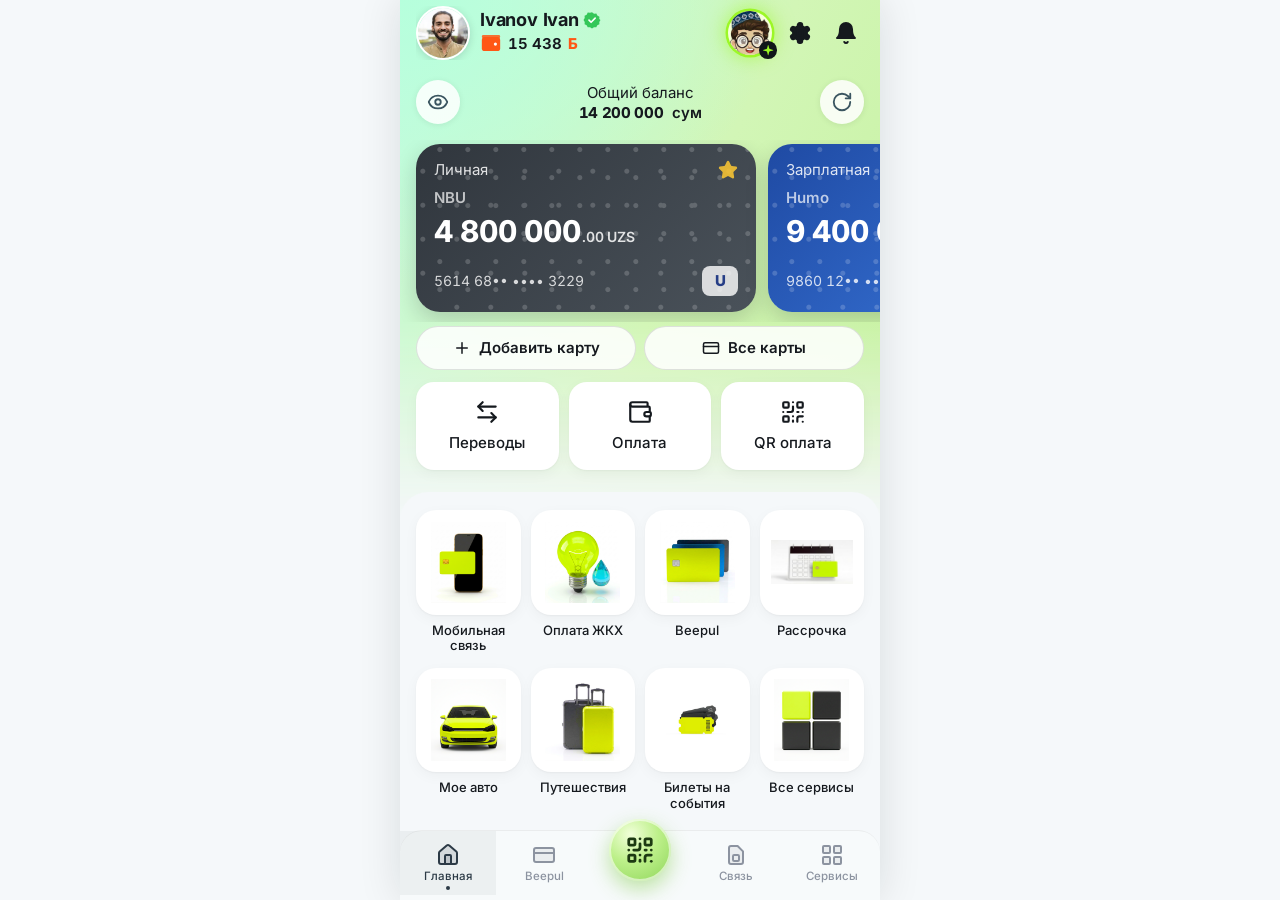
==== commit 1f0c78b4: "Таб-бар к низу веб-вью, шапка ниже" ====
--- a/index.html
+++ b/index.html
@@ -4,7 +4,7 @@
     <meta charset="UTF-8" />
     <meta
       name="viewport"
-      content="width=device-width, initial-scale=1, maximum-scale=1, user-scalable=no, viewport-fit=cover"
+      content="width=device-width, initial-scale=1, viewport-fit=cover"
     />
     <title>hambi — прототип</title>
     <meta name="description" content="Кликабельный прототип суперапа hambi: карты, Hamyon, связь, сервисы, ИИ-помощник Хамби и покупка авиабилета." />
@@ -17,8 +17,8 @@
     <link rel="icon" href="./favicon.png" />
     <link rel="apple-touch-icon" href="./apple-touch-icon.png" />
     <link rel="manifest" href="./manifest.webmanifest" />
-    <script type="module" crossorigin src="./assets/index-B4i8Go5E.js"></script>
-    <link rel="stylesheet" crossorigin href="./assets/index-CiaShuIm.css">
+    <script type="module" crossorigin src="./assets/index-DBVA5rGN.js"></script>
+    <link rel="stylesheet" crossorigin href="./assets/index-DWS9Bcbo.css">
   </head>
   <body>
     <div id="root"></div>
--- a/assets/index-DWS9Bcbo.css
+++ b/assets/index-DWS9Bcbo.css
@@ -0,0 +1 @@
+@font-face{font-family:Inter Variable;font-style:normal;font-display:swap;font-weight:100 900;src:url(./inter-cyrillic-ext-wght-normal-BOeWTOD4.woff2) format("woff2-variations");unicode-range:U+0460-052F,U+1C80-1C8A,U+20B4,U+2DE0-2DFF,U+A640-A69F,U+FE2E-FE2F}@font-face{font-family:Inter Variable;font-style:normal;font-display:swap;font-weight:100 900;src:url(./inter-cyrillic-wght-normal-DqGufNeO.woff2) format("woff2-variations");unicode-range:U+0301,U+0400-045F,U+0490-0491,U+04B0-04B1,U+2116}@font-face{font-family:Inter Variable;font-style:normal;font-display:swap;font-weight:100 900;src:url(./inter-greek-ext-wght-normal-DlzME5K_.woff2) format("woff2-variations");unicode-range:U+1F00-1FFF}@font-face{font-family:Inter Variable;font-style:normal;font-display:swap;font-weight:100 900;src:url(./inter-greek-wght-normal-CkhJZR-_.woff2) format("woff2-variations");unicode-range:U+0370-0377,U+037A-037F,U+0384-038A,U+038C,U+038E-03A1,U+03A3-03FF}@font-face{font-family:Inter Variable;font-style:normal;font-display:swap;font-weight:100 900;src:url(./inter-vietnamese-wght-normal-CBcvBZtf.woff2) format("woff2-variations");unicode-range:U+0102-0103,U+0110-0111,U+0128-0129,U+0168-0169,U+01A0-01A1,U+01AF-01B0,U+0300-0301,U+0303-0304,U+0308-0309,U+0323,U+0329,U+1EA0-1EF9,U+20AB}@font-face{font-family:Inter Variable;font-style:normal;font-display:swap;font-weight:100 900;src:url(./inter-latin-ext-wght-normal-DO1Apj_S.woff2) format("woff2-variations");unicode-range:U+0100-02BA,U+02BD-02C5,U+02C7-02CC,U+02CE-02D7,U+02DD-02FF,U+0304,U+0308,U+0329,U+1D00-1DBF,U+1E00-1E9F,U+1EF2-1EFF,U+2020,U+20A0-20AB,U+20AD-20C0,U+2113,U+2C60-2C7F,U+A720-A7FF}@font-face{font-family:Inter Variable;font-style:normal;font-display:swap;font-weight:100 900;src:url(./inter-latin-wght-normal-Dx4kXJAl.woff2) format("woff2-variations");unicode-range:U+0000-00FF,U+0131,U+0152-0153,U+02BB-02BC,U+02C6,U+02DA,U+02DC,U+0304,U+0308,U+0329,U+2000-206F,U+20AC,U+2122,U+2191,U+2193,U+2212,U+2215,U+FEFF,U+FFFD}@font-face{font-family:Inter Variable;font-style:normal;font-display:swap;font-weight:100 900;src:url(./inter-cyrillic-ext-wght-normal-BOeWTOD4.woff2) format("woff2-variations");unicode-range:U+0460-052F,U+1C80-1C8A,U+20B4,U+2DE0-2DFF,U+A640-A69F,U+FE2E-FE2F}@font-face{font-family:Inter Variable;font-style:normal;font-display:swap;font-weight:100 900;src:url(./inter-cyrillic-wght-normal-DqGufNeO.woff2) format("woff2-variations");unicode-range:U+0301,U+0400-045F,U+0490-0491,U+04B0-04B1,U+2116}@font-face{font-family:Inter Variable;font-style:normal;font-display:swap;font-weight:100 900;src:url(./inter-greek-ext-wght-normal-DlzME5K_.woff2) format("woff2-variations");unicode-range:U+1F00-1FFF}@font-face{font-family:Inter Variable;font-style:normal;font-display:swap;font-weight:100 900;src:url(./inter-greek-wght-normal-CkhJZR-_.woff2) format("woff2-variations");unicode-range:U+0370-0377,U+037A-037F,U+0384-038A,U+038C,U+038E-03A1,U+03A3-03FF}@font-face{font-family:Inter Variable;font-style:normal;font-display:swap;font-weight:100 900;src:url(./inter-vietnamese-wght-normal-CBcvBZtf.woff2) format("woff2-variations");unicode-range:U+0102-0103,U+0110-0111,U+0128-0129,U+0168-0169,U+01A0-01A1,U+01AF-01B0,U+0300-0301,U+0303-0304,U+0308-0309,U+0323,U+0329,U+1EA0-1EF9,U+20AB}@font-face{font-family:Inter Variable;font-style:normal;font-display:swap;font-weight:100 900;src:url(./inter-latin-ext-wght-normal-DO1Apj_S.woff2) format("woff2-variations");unicode-range:U+0100-02BA,U+02BD-02C5,U+02C7-02CC,U+02CE-02D7,U+02DD-02FF,U+0304,U+0308,U+0329,U+1D00-1DBF,U+1E00-1E9F,U+1EF2-1EFF,U+2020,U+20A0-20AB,U+20AD-20C0,U+2113,U+2C60-2C7F,U+A720-A7FF}@font-face{font-family:Inter Variable;font-style:normal;font-display:swap;font-weight:100 900;src:url(./inter-latin-wght-normal-Dx4kXJAl.woff2) format("woff2-variations");unicode-range:U+0000-00FF,U+0131,U+0152-0153,U+02BB-02BC,U+02C6,U+02DA,U+02DC,U+0304,U+0308,U+0329,U+2000-206F,U+20AC,U+2122,U+2191,U+2193,U+2212,U+2215,U+FEFF,U+FFFD}:root{--ink: #15191e;--ink-2: #5b6270;--ink-3: #8a90a0;--ink-4: #a9aeb8;--bg: #f5f8fa;--card: #ffffff;--line: #e3e7ec;--line-strong: #ced0d9;--fill: #eef0f3;--lime: #9cf726;--lime-press: #8de01c;--lime-soft: #ecfbd0;--lime-ink: #1d2b00;--navy: #10161a;--navy-2: #1e2328;--mint-1: #b6ffdc;--mint-2: #c2f2b0;--link: #1a9ee0;--hamyon: #ff5715;--hamyon-soft: #ffe8dd;--hamyon-ink: #b23c08;--green: #126b2f;--green-soft: #ddf6e3;--red: #b4232a;--red-soft: #ffe3df;--amber: #4a3200;--amber-soft: #fff1d1;--amber-bar: #ffa515;--teal: #0f6b57;--teal-soft: #ddf6ef;--pink: #a3195b;--pink-soft: #fce3ef;--violet: #4a2fb0;--violet-soft: #e8e4fb;--blue-soft: #dbeafe;--blue: #1d4ed8;--r-sm: 12px;--r-md: 16px;--r-lg: 20px;--r-xl: 28px;--shadow-card: 0 1px 2px rgba(16, 22, 26, .04), 0 4px 14px rgba(16, 22, 26, .04);--shadow-float: 0 8px 28px rgba(16, 22, 26, .18);--gutter: 16px;--tabbar-h: 64px;--status-h: 0px;--safe-top: env(safe-area-inset-top, 0px);--safe-bottom: env(safe-area-inset-bottom, 0px);--font: "Inter Variable", -apple-system, "SF Pro Text", system-ui, "Segoe UI", Roboto, sans-serif;--ease: cubic-bezier(.22, .8, .2, 1)}*,*:before,*:after{box-sizing:border-box}html{height:100%;margin:0;background:var(--bg)}body{position:fixed;inset:0;margin:0;overflow:hidden;touch-action:manipulation}#root{position:absolute;inset:0}html{-webkit-text-size-adjust:100%}body{font-family:var(--font);font-size:15px;line-height:1.35;color:var(--ink);background:var(--bg);-webkit-font-smoothing:antialiased;-webkit-tap-highlight-color:transparent;-webkit-touch-callout:none;overscroll-behavior:none;font-feature-settings:"tnum" 1,"cv11" 1}button{font:inherit;color:inherit;background:none;border:0;padding:0;cursor:pointer;-webkit-user-select:none;user-select:none;touch-action:manipulation}input{-webkit-appearance:none;appearance:none;border-radius:0}input,textarea,select{font:inherit;color:inherit}a{color:inherit;text-decoration:none}img{display:block;max-width:100%;-webkit-user-drag:none;user-select:none}h1,h2,h3,h4,p{margin:0}ul{list-style:none;margin:0;padding:0}:focus-visible{outline:2px solid var(--link);outline-offset:2px}button:active{transition:transform .08s}.sr-only{position:absolute;width:1px;height:1px;overflow:hidden;clip:rect(0 0 0 0);white-space:nowrap}.num{font-variant-numeric:tabular-nums}.muted{color:var(--ink-2)}.nowrap{white-space:nowrap}.grow{flex:1;min-width:0}.row{display:flex;align-items:center}.col{display:flex;flex-direction:column}.gap-4{gap:4px}.gap-8{gap:8px}.gap-12{gap:12px}.gap-16{gap:16px}.hide-scroll{scrollbar-width:none;-ms-overflow-style:none}.hide-scroll::-webkit-scrollbar{display:none}.stage{position:absolute;inset:0;display:flex;justify-content:center;background:var(--bg)}.device{position:relative;width:100%;max-width:480px;height:100%;overflow:hidden;background:var(--bg);isolation:isolate}@media (min-width: 560px){body{background:#e9eef1}.device{box-shadow:0 0 40px #10161a1f}}.overlay-root{position:absolute;inset:0;z-index:200;pointer-events:none}.overlay-root>*{pointer-events:auto}.route{position:absolute;inset:0;background:var(--bg);will-change:transform}.edge-swipe{position:absolute;left:0;top:0;bottom:0;width:22px;z-index:60;touch-action:pan-y}.page{position:absolute;inset:0;overflow-y:auto;overflow-x:hidden;-webkit-overflow-scrolling:touch;overscroll-behavior-y:contain;display:flex;flex-direction:column}.page-top{position:absolute;left:0;right:0;top:0;pointer-events:none;background:radial-gradient(130% 90% at 0% 0%,var(--mint-1) 0%,rgba(182,255,220,0) 60%),linear-gradient(115deg,#c8fbe2,#d2f6b6 55%,#c6f1a0);-webkit-mask-image:linear-gradient(#000 62%,transparent);mask-image:linear-gradient(#000 62%,transparent)}.is-plain{background:var(--bg)}.page-header{position:relative;z-index:30;flex:none;display:flex;align-items:center;gap:4px;min-height:56px;padding:calc(var(--status-h) + var(--safe-top) + 6px) var(--gutter) 6px 8px}.page-header:not(:has(.back-btn)){padding-left:var(--gutter)}html.is-standalone .page-header{padding-top:calc(var(--status-h) + var(--safe-top) + 20px)}.is-plain .page-header{background:var(--bg)}.page-title{font-size:20px;font-weight:650;letter-spacing:-.01em;line-height:1.15;flex:1;min-width:0;overflow:hidden;text-overflow:ellipsis;white-space:nowrap}.page-right{display:flex;align-items:center;gap:10px;flex:none}.back-btn{width:44px;height:44px;display:grid;place-items:center;border-radius:50%;flex:none}.back-btn:active{background:#10161a0f}.page-hero{position:relative;z-index:2;padding:0 var(--gutter)}.page-sheet{position:relative;z-index:2;flex:1 0 auto;background:var(--bg);border-radius:var(--r-xl) var(--r-xl) 0 0;padding:18px var(--gutter) 28px;margin-top:8px}.page-sheet.no-top{margin-top:6px}.page.has-tab .page-sheet{padding-bottom:calc(var(--tabbar-h) + 40px + var(--safe-bottom))}.page-footer{position:sticky;bottom:0;z-index:40;margin-top:auto;padding:12px var(--gutter) calc(14px + var(--safe-bottom));background:#fffffff0;-webkit-backdrop-filter:blur(16px);backdrop-filter:blur(16px);border-top:1px solid var(--line)}.btn{display:inline-flex;align-items:center;justify-content:center;gap:8px;height:48px;padding:0 20px;border-radius:999px;font-weight:600;font-size:16px;transition:transform .1s,background .15s,opacity .15s;white-space:nowrap}.btn:active:not(:disabled){transform:scale(.975)}.btn:disabled{opacity:.45;cursor:default}.btn-lg{height:54px;font-size:17px}.btn-sm{height:36px;padding:0 14px;font-size:14px}.btn-block{display:flex;width:100%}.btn-primary{background:var(--lime);color:var(--lime-ink)}.btn-primary:active:not(:disabled){background:var(--lime-press)}.btn-dark{background:var(--navy-2);color:#fff}.btn-ghost{background:#fff;border:1px solid var(--line-strong)}.btn-soft{background:var(--fill)}.btn-danger{background:var(--red-soft);color:var(--red);border:1px solid #f0b4ae}.btn-blue{background:#2f7cf6;color:#fff}.icon-btn{width:44px;height:44px;margin:-4px;border-radius:50%;display:grid;place-items:center;flex:none}.icon-btn:active{background:#10161a12}.spin{animation:spin .8s linear infinite}@keyframes spin{to{transform:rotate(360deg)}}.chip{height:38px;padding:0 16px;border-radius:999px;background:#fff;border:1px solid var(--line-strong);font-weight:500;font-size:14.5px;white-space:nowrap;flex:none}.chip.is-active{background:var(--navy);color:#fff;border-color:var(--navy)}.chip-row{display:flex;gap:8px;overflow-x:auto;padding:2px var(--gutter);margin:0 calc(var(--gutter) * -1);scroll-snap-type:x proximity;scroll-padding:0 var(--gutter)}.chip-row::-webkit-scrollbar{display:none}.card{background:var(--card);border-radius:var(--r-lg);box-shadow:var(--shadow-card);display:block;width:100%;text-align:left}.card-pad{padding:14px 16px}.card-press:active{transform:scale(.99)}.divider{border:0;border-top:1px solid var(--line);margin:0}.section{margin-top:22px}.section:first-child{margin-top:0}.section-head{display:flex;align-items:baseline;justify-content:space-between;margin-bottom:10px}.section-head h2{font-size:18px;font-weight:650;letter-spacing:-.01em}.link{color:var(--link);font-weight:500;font-size:15px}.pad{padding:4px 16px 16px}.center{text-align:center}.hint{font-size:13px;color:var(--ink-3)}.neg{color:var(--red)}.pos{color:var(--green)}.icon-tile{display:inline-grid;place-items:center;flex:none}.tone-green{background:var(--teal-soft);color:var(--teal)}.tone-pink{background:var(--pink-soft);color:var(--pink)}.tone-violet{background:var(--violet-soft);color:var(--violet)}.tone-orange{background:var(--hamyon-soft);color:var(--hamyon-ink)}.tone-blue{background:var(--blue-soft);color:var(--blue)}.tone-teal{background:#d8f3f0;color:#0b6b6b}.tone-amber{background:var(--amber-soft);color:#8a5a00}.tone-red{background:var(--red-soft);color:var(--red)}.tone-gray{background:var(--fill);color:var(--ink-2)}.banner{display:flex;gap:10px;padding:12px 14px;border-radius:14px;font-size:14px;line-height:1.35}.banner svg{flex:none;margin-top:1px}.banner-amber{background:var(--amber-soft);color:var(--amber);border:1px solid #f3dca0}.banner-red{background:var(--red-soft);color:var(--red)}.banner-green{background:var(--green-soft);color:var(--green)}.banner-blue{background:var(--blue-soft);color:var(--blue)}.kv{display:flex;flex-direction:column;gap:10px}.kv>div{display:flex;justify-content:space-between;gap:16px;font-size:15px}.kv span{color:var(--ink-2)}.kv b{font-weight:600;text-align:right}.empty{text-align:center;padding:28px 16px;color:var(--ink-2)}.empty h3{color:var(--ink);margin:8px 0 4px}.field-wrap{display:block}.field{position:relative;display:flex;align-items:center;width:100%;min-height:56px;background:#fff;border:1px solid var(--line-strong);border-radius:16px;padding:20px 14px 6px;text-align:left;transition:border-color .15s,box-shadow .15s}.field.is-focus{border-color:#2f7cf6;box-shadow:0 0 0 3px #2f7cf624}.field.has-error{border-color:var(--red);background:snow}.field-label{position:absolute;left:14px;top:17px;font-size:16px;color:var(--ink-3);pointer-events:none;transition:all .14s var(--ease)}.field-label.is-up{top:7px;font-size:12px}.field input{flex:1;min-width:0;border:0;outline:0;background:transparent;font-size:16px;font-weight:500;padding:0;height:26px}.field input::placeholder{color:var(--ink-4);font-weight:400;opacity:0;transition:opacity .12s}.field.is-focus input::placeholder{opacity:1}.field-value{flex:1;font-size:16px;font-weight:500;min-height:24px}.field-chev{color:var(--ink-2);flex:none}.field-trailing{margin-left:8px;flex:none;display:flex}.field-error{color:var(--red);font-size:13px;margin:6px 4px 0}.switch{width:50px;height:30px;border-radius:999px;background:#d3d8de;position:relative;transition:background .18s;flex:none}.switch i{position:absolute;top:3px;left:3px;width:24px;height:24px;border-radius:50%;background:#fff;box-shadow:0 1px 3px #00000040;transition:transform .2s var(--ease)}.switch.is-on{background:#34c759}.switch.is-on i{transform:translate(20px)}.segmented{display:flex;background:var(--fill);border-radius:14px;padding:3px;gap:2px}.segmented button{flex:1;height:40px;border-radius:11px;font-weight:600;font-size:15px;color:var(--ink-2);transition:all .18s}.segmented button.is-active{background:#fff;color:var(--ink);box-shadow:0 1px 4px #10161a1f}.sheet-layer{position:absolute;inset:0}.scrim{position:absolute;inset:0;background:#0c101473;-webkit-backdrop-filter:blur(3px);backdrop-filter:blur(3px)}.sheet{position:absolute;left:0;right:0;bottom:0;background:#fff;color:var(--ink);border-radius:28px 28px 0 0;max-height:calc(100% - var(--status-h) - var(--safe-top) - 12px);display:flex;flex-direction:column;box-shadow:0 -10px 40px #0c10142e;padding-bottom:var(--safe-bottom)}.sheet-bg{background:var(--bg)}.sheet-tall{height:86%}.sheet-full{height:calc(100% - var(--status-h) - var(--safe-top) - 12px)}.sheet-grab{padding:10px 0 4px;display:grid;place-items:center;touch-action:none;cursor:grab;flex:none}.sheet-grab span{width:40px;height:5px;border-radius:3px;background:#d5dae0}.sheet-head{display:flex;align-items:center;justify-content:space-between;padding:4px 16px 8px 20px;touch-action:none;flex:none}.sheet-head h3{font-size:19px;font-weight:650}.sheet-body{overflow-y:auto;flex:1;-webkit-overflow-scrolling:touch;overscroll-behavior:contain}.sheet-footer{padding:10px 16px 14px;border-top:1px solid var(--line);background:#fff;flex:none}.toast-stack{position:absolute;top:calc(var(--status-h) + var(--safe-top) + 10px);left:16px;right:16px;display:flex;flex-direction:column;align-items:center;gap:8px;pointer-events:none;z-index:400}.toast{display:inline-flex;align-items:center;gap:8px;background:var(--navy-2);color:#fff;padding:12px 16px;border-radius:16px;font-size:14.5px;font-weight:500;box-shadow:var(--shadow-float);max-width:100%}.toast-success svg{color:var(--lime)}.toast-error{background:#7a1c20}.tabbar{position:absolute;left:0;right:0;bottom:0;z-index:90;height:calc(var(--tabbar-h) + max(var(--safe-bottom),6px));padding-bottom:max(var(--safe-bottom),6px);display:grid;grid-template-columns:repeat(5,minmax(0,1fr));align-items:end;background:#f7fafb;border-top:1px solid rgba(16,22,26,.06);border-radius:22px 22px 0 0}.tab{display:flex;flex-direction:column;align-items:center;gap:2px;padding:8px 0 6px;color:#8c93a0;font-size:11.5px;font-weight:500;position:relative;height:var(--tabbar-h);justify-content:center}.tab.is-active{color:#2c3a46;background:#10161a0b}.tab .tab-dot{position:absolute;bottom:5px;width:4px;height:4px;border-radius:50%;background:transparent}.tab.is-active .tab-dot{background:#2c3a46}.tab-center{display:grid;place-items:center;height:var(--tabbar-h)}.tab-center-btn{width:62px;height:62px;border-radius:50%;display:grid;place-items:center;margin-top:-26px;color:#1d3a12;background:radial-gradient(80% 80% at 35% 25%,#f1ffd9,#bdf08a 55%,#9ede6a);box-shadow:0 8px 20px #78c83c73,inset 0 0 0 2px #ffffff8c}.tab-center:active .tab-center-btn{transform:scale(.94)}.points-chip{display:inline-flex;align-items:center;gap:6px;font-weight:650;font-size:15px;height:36px}.points-chip .b-sign{color:var(--hamyon);font-weight:800}.points-chip.on-dark{color:#fff}.hamyon-word{display:inline-flex;align-items:center;gap:.18em;font-weight:700;letter-spacing:-.03em;line-height:1}.ai-btn{position:relative;border-radius:50%;flex:none;background:#f6ffd8;box-shadow:0 0 0 2.5px var(--lime),0 0 18px 4px #9cf7268c}.ai-btn img{width:100%;height:100%;border-radius:50%;object-fit:cover;object-position:center 20%}.ai-btn:active{transform:scale(.94)}.ai-badge{position:absolute;right:-5px;bottom:-4px;width:40%;height:40%;border-radius:50%;background:var(--navy);display:grid;place-items:center}.card-thumb{width:56px;height:38px;border-radius:8px;background-size:cover;background-position:center;display:grid;place-items:end start;padding:0 0 4px 7px;flex:none}.card-thumb b{color:#fff;font-size:10px;letter-spacing:.02em}.card-thumb svg{align-self:end;justify-self:end;margin:0 5px 5px 0}.sys-logo{display:grid;place-items:center;width:26px;height:26px;border-radius:8px;font-weight:800;font-size:13px;color:#fff;background:#1f3a93}.sys-humo{background:#0f8f6e}.pay-review{padding:0 16px 6px;display:flex;flex-direction:column;gap:14px}.pay-amount{font-size:32px;font-weight:750;text-align:center;letter-spacing:-.02em;padding:4px 0 2px}.pay-sub{font-size:14px;color:var(--ink-2);font-weight:600;margin-top:4px}.pay-cards{display:flex;flex-direction:column;gap:8px}.pay-card{display:flex;align-items:center;gap:10px;padding:10px 12px;border:1.5px solid var(--line);border-radius:16px;text-align:left;background:#fff}.pay-card small{color:var(--ink-2);font-size:13px}.pay-card .col{min-width:0}.pay-card .grow b{white-space:nowrap;overflow:hidden;text-overflow:ellipsis;font-size:15px}.pay-card-bal b{font-size:13.5px;white-space:nowrap}.pay-card .radio{width:20px;height:20px}.pay-card.is-on{border-color:var(--navy);background:#fafcfb}.pay-card.is-low{opacity:.75}.pay-card-bal{align-items:flex-end;text-align:right;font-size:14px}.pay-card .radio{width:22px;height:22px;border-radius:50%;border:2px solid var(--line-strong);flex:none;position:relative}.pay-card.is-on .radio{border-color:var(--navy)}.pay-card.is-on .radio:after{content:"";position:absolute;inset:3px;border-radius:50%;background:var(--navy)}.pay-cashback{display:flex;align-items:center;gap:8px;background:#fff3ea;color:var(--hamyon-ink);border-radius:14px;padding:10px 12px;font-size:14px}.pay-cashback>span{flex:1}.pay-secure{display:flex;align-items:center;justify-content:center;gap:6px;font-size:12.5px;color:var(--ink-3)}.pay-processing{display:flex;flex-direction:column;align-items:center;gap:10px;padding:36px 16px 44px}.card-mock{height:150px;border-radius:20px;padding:18px;color:#fff;display:flex;flex-direction:column;justify-content:space-between;background:linear-gradient(135deg,#20262c,#3a424b 70%,#2a3b3f);position:relative;overflow:hidden}.card-mock:after{content:"";position:absolute;inset:0;background:radial-gradient(60% 80% at 100% 0%,rgba(156,247,38,.28),transparent 60%)}.card-mock b{font-size:20px;letter-spacing:.06em;position:relative;z-index:1}.card-mock-sys{font-weight:700;opacity:.8;position:relative;z-index:1}.card-mock small{position:relative;z-index:1;opacity:.8}.done-art{display:flex;flex-direction:column;align-items:center;gap:10px;text-align:center;padding-top:12px}.done-art img{width:110px}.settings-user{display:flex;align-items:center;gap:12px}.settings-user img{width:54px;height:54px;object-fit:cover;object-position:top;border-radius:50%;background:var(--lime-soft)}.settings-user small{display:block;color:var(--ink-2)}.set-row{display:flex;align-items:center;justify-content:space-between;font-weight:500}.scenario{display:flex;align-items:center;gap:12px;padding:10px 12px;background:var(--bg);border-radius:14px;text-align:left}.scenario small{color:var(--ink-2)}.scenario-ico{width:36px;height:36px;border-radius:12px;background:var(--lime-soft);display:grid;place-items:center;color:var(--lime-ink)}.diag{display:flex;flex-direction:column;gap:6px;font-size:12.5px;background:var(--bg);border-radius:12px;padding:10px 12px}.diag>div{display:flex;justify-content:space-between;gap:10px}.diag span{color:var(--ink-2)}.diag b{font-weight:600;text-align:right;font-variant-numeric:tabular-nums}.row.between,.between{justify-content:space-between}.mt8{margin-top:8px}.mt12{margin-top:12px}.mt16{margin-top:16px}.mt20{margin-top:20px}.mt24{margin-top:24px}.h2{font-size:18px;font-weight:650;letter-spacing:-.01em}.link.left{text-align:left;padding:6px 0}.link.light{color:#ffffffd9;display:inline-flex;gap:6px;align-items:center;font-size:14px}.underline{text-decoration:underline}.unit{font-size:.82em;font-weight:600;margin-left:1px;color:var(--ink-2)}.unit-sm{font-size:.8em;font-weight:600}.list{display:block}.list>li+li{border-top:1px solid var(--line)}.list-row{display:flex;align-items:center;gap:12px;width:100%;padding:12px 16px;text-align:left}.list-row small,.tx-row small,.saved-row small{color:var(--ink-2);font-size:13px;line-height:1.3}.list-row b{font-weight:600}.list-row.danger-row{color:var(--red);font-weight:500}.hscroll{display:flex;gap:10px;overflow-x:auto;margin:0 calc(var(--gutter) * -1);padding:2px var(--gutter) 6px;scroll-snap-type:x proximity;scroll-padding:0 var(--gutter)}.hscroll>*{scroll-snap-align:start;flex:none}.avatar-letter{width:44px;height:44px;border-radius:50%;display:grid;place-items:center;font-weight:700;font-size:18px;flex:none}.av-green{background:#d6f5dc;color:#2f7a45}.av-pink{background:#f6dcec;color:#a24b86}.av-blue{background:#d9e6f7;color:#4d6e9c}.tag-lime{background:var(--lime);color:var(--lime-ink);font-size:12.5px;font-weight:600;padding:2px 10px;border-radius:999px}.tag-blue{background:#d9ecff;color:#1d5fa0;font-size:12.5px;font-weight:600;padding:2px 10px;border-radius:999px}.tag-hot{background:#ffe9e0;color:#c4401a;font-size:12.5px;font-weight:700;padding:2px 10px;border-radius:999px}.badge-green{background:var(--green-soft);color:var(--green);font-weight:700;font-size:13px;padding:4px 10px;border-radius:10px;white-space:nowrap}.home-user{display:flex;align-items:center;gap:10px}.home-avatar{width:54px;height:54px;border-radius:50%;object-fit:cover;border:2px solid #fff;box-shadow:0 2px 8px #10161a26}.home-name{display:inline-flex;align-items:center;gap:4px;font-size:18px;font-weight:700}.home-user .points-chip{height:26px}.balance{display:flex;align-items:center;justify-content:space-between;margin-top:14px}.round-btn{width:44px;height:44px;border-radius:50%;background:#ffffffd9;display:grid;place-items:center;color:#3a5560;box-shadow:0 1px 6px #10161a14;flex:none}.round-btn.dark{background:#ffffff24;color:#fff;box-shadow:none}.round-btn.dark.on{background:var(--lime);color:var(--lime-ink)}.balance-mid{display:flex;flex-direction:column;align-items:center}.balance-mid>span{font-size:15px}.balance-amt{font-size:34px;font-weight:750;letter-spacing:-.02em;line-height:1.15}.balance-amt .unit{font-size:15px;color:var(--ink);font-weight:600;margin-left:5px}.carousel{display:flex;gap:12px;overflow-x:auto;scroll-snap-type:x mandatory;margin:16px calc(var(--gutter) * -1) 0;padding:4px var(--gutter) 10px}.carousel-item{flex:none;width:calc(100% - 44px);max-width:340px;scroll-snap-align:center}.bcard{position:relative;width:100%;height:168px;border-radius:24px;padding:16px 18px;color:#fff;text-align:left;display:flex;flex-direction:column;overflow:hidden;box-shadow:0 8px 22px #10161a2e}.bcard-nbu{background:linear-gradient(135deg,#30363d,#4a525a)}.bcard-humo{background:linear-gradient(135deg,#1f4aa3,#3c7be0)}.bcard-orient{background:linear-gradient(135deg,#3b3b3b,#6a6a6a)}.bcard-ornament{position:absolute;inset:0;opacity:.18;background:radial-gradient(circle at 85% 20%,#fff 0 2px,transparent 3px) 0 0 / 28px 28px,radial-gradient(circle at 20% 80%,#fff 0 2px,transparent 3px) 0 0 / 34px 34px}.bcard-top{justify-content:space-between;font-size:15px;opacity:.85;position:relative}.bcard-bank{font-size:15px;font-weight:600;opacity:.7;margin-top:8px;position:relative}.bcard-bal{font-size:30px;font-weight:750;letter-spacing:-.01em;position:relative;margin-top:2px}.bcard-bal small{font-size:14px;font-weight:600;opacity:.85;margin-left:2px}.bcard-bottom{margin-top:auto;justify-content:space-between;opacity:.8;font-size:14px;position:relative}.bcard-sys{font-style:normal;font-weight:800;background:#fff;color:#1f3a93;width:36px;height:30px;border-radius:8px;display:grid;place-items:center;font-size:15px}.bcard-sys.sys-humo{color:#0f8f6e;font-size:11px}.bcard.is-blocked{filter:grayscale(1) brightness(.8)}.bcard-lock{position:absolute;inset:auto 12px 12px auto;background:#0000008c;padding:4px 10px;border-radius:10px;font-size:12px}.bcard-hamyon{background:linear-gradient(135deg,#1b2735,#24415e);gap:4px;justify-content:flex-start;cursor:pointer}.bcard-hamyon-head{font-size:19px}.bcard-hamyon small{opacity:.8;font-size:13.5px}.bcard-hamyon-bal{display:flex;align-items:center;gap:8px;font-size:40px;font-weight:800;letter-spacing:-.02em;margin:2px 0 auto}.b-coin{font-style:normal;background:var(--hamyon);color:#fff;width:28px;height:28px;border-radius:50%;display:grid;place-items:center;font-size:15px;font-weight:800}.pill-row{margin-top:4px}.pill{flex:1;height:44px;border-radius:999px;background:#ffffffd9;border:1px solid rgba(16,22,26,.12);display:flex;align-items:center;justify-content:center;gap:8px;font-weight:600;font-size:15px}.quick3{display:grid;grid-template-columns:repeat(3,minmax(0,1fr));gap:10px;margin-top:12px;padding-bottom:14px}.quick3 button{background:#fff;border-radius:18px;height:88px;display:flex;flex-direction:column;align-items:center;justify-content:center;gap:8px;font-weight:500;font-size:15px;box-shadow:var(--shadow-card)}.quick3 button:active{transform:scale(.97)}.add-card-cta{margin-top:14px;background:#fff;border-radius:22px;padding:14px;display:flex;gap:12px;align-items:center;box-shadow:var(--shadow-card);margin-bottom:18px}.add-card-cta img{width:112px;flex:none}.add-card-cta p{font-size:16px;font-weight:500;line-height:1.3;margin-bottom:10px}.tile-grid{display:grid;grid-template-columns:repeat(4,minmax(0,1fr));gap:14px 10px}.tile{display:flex;flex-direction:column;align-items:center;gap:8px}.tile-img{width:100%;aspect-ratio:1;background:#fff;border-radius:20px;display:grid;place-items:center;box-shadow:var(--shadow-card);overflow:hidden}.tile-img img{width:78%;height:78%;object-fit:contain}.tile:active .tile-img{transform:scale(.96)}.tile-label{font-size:13px;text-align:center;line-height:1.2;font-weight:500}.qt-new{width:92px;height:110px;border-radius:20px;background:var(--lime);display:flex;flex-direction:column;align-items:center;justify-content:center;gap:8px;font-weight:600;font-size:14px;text-align:center;padding:8px}.qt-contact{width:108px;height:110px;border-radius:20px;background:#fff;box-shadow:var(--shadow-card);display:flex;flex-direction:column;align-items:flex-start;justify-content:center;gap:4px;padding:12px;text-align:left}.qt-contact b{font-size:14px;white-space:nowrap;max-width:100%;overflow:hidden;text-overflow:ellipsis}.qt-contact small{color:var(--ink-3)}.qt-contact .sys-logo{margin-bottom:4px}.product{position:relative;width:168px;background:#fff;border-radius:20px;padding:12px;box-shadow:var(--shadow-card);display:flex;flex-direction:column;gap:6px;text-align:left}.product img{height:120px;object-fit:contain;margin:0 auto 4px}.product p{font-size:13.5px;line-height:1.3;color:var(--ink);min-height:52px}.product>b{font-size:16px}.product-disc{position:absolute;left:8px;top:8px;background:#e0302a;color:#fff;font-size:11px;font-weight:700;padding:2px 6px;border-radius:6px}.inst-badge{background:var(--lime);color:var(--lime-ink);font-weight:650;font-size:13px;border-radius:8px;padding:4px 8px;align-self:flex-start}.product-grid{display:grid;grid-template-columns:minmax(0,1fr) minmax(0,1fr);gap:12px}.product-grid .product{width:auto}.tip-card{width:250px;background:#fff;border-radius:20px;padding:14px;box-shadow:var(--shadow-card);position:relative;display:flex;flex-direction:column;gap:8px;align-items:flex-start}.tip-card img,.tip-wide img{width:36px;height:36px;border-radius:50%;background:#f1ffd1;object-fit:cover;box-shadow:0 0 0 2px var(--lime)}.tip-card p{font-size:14.5px;line-height:1.3}.tip-x{position:absolute;top:8px;right:8px;color:var(--ink-3);width:28px;height:28px;display:grid;place-items:center}.tip-wide{display:flex;flex-wrap:wrap;gap:10px 12px;align-items:center;padding:12px 36px 12px 12px;position:relative;margin-top:18px}.tip-wide .grow{flex:1 1 190px}.tip-wide .btn{margin-left:48px}.tip-wide p{font-size:14.5px;line-height:1.3;margin-top:2px}.att-card{width:150px;background:#fff;border-radius:20px;padding:14px;box-shadow:var(--shadow-card);display:flex;flex-direction:column;gap:4px;align-items:flex-start;text-align:left}.att-card small{color:var(--ink-2)}.att-ico{width:40px;height:40px;border-radius:12px;display:grid;place-items:center;margin-bottom:4px}.promo{display:block;width:100%;border-radius:20px;overflow:hidden;margin-top:18px;box-shadow:var(--shadow-card)}.promo img{width:100%}.ride{padding:12px;display:flex;flex-direction:column;gap:10px}.ride-input{display:flex;align-items:center;justify-content:space-between;background:var(--fill);border-radius:14px;padding:0 6px 0 14px;height:48px;color:var(--ink-3)}.ride-input i{width:36px;height:36px;border-radius:50%;background:#2fd36b;color:#fff;display:grid;place-items:center}.ride-chips .chip{height:34px;padding:0 12px;font-size:14px;display:inline-flex;align-items:center;gap:6px}.phone-input{display:flex;align-items:center;background:var(--fill);border-radius:14px;height:52px;padding:0 8px 0 14px}.phone-input input{flex:1;border:0;background:none;outline:0;font-size:18px;font-weight:500;min-width:0}.fav{width:112px;background:#fff;border-radius:18px;padding:14px 10px;box-shadow:var(--shadow-card);display:flex;flex-direction:column;align-items:center;gap:8px;font-size:13px;text-align:center;font-weight:500}.ask-bar{margin:22px 0 0;width:100%;display:flex;align-items:center;gap:10px;padding:8px 14px 8px 8px;background:#fff;border-radius:999px;box-shadow:var(--shadow-card);color:var(--ink-2);text-align:left;border:1px solid var(--line)}.ask-bar span{flex:1;font-size:14.5px}.ask-bar img{width:34px;height:34px;border-radius:50%;box-shadow:0 0 0 2px var(--lime)}.ask-bar svg:first-child{margin-left:6px}.tx-row{display:flex;align-items:center;gap:12px;width:100%;padding:12px 16px;text-align:left}.tx-row b{font-weight:600}.tx-amt{font-size:15.5px;white-space:nowrap}.tx-hero{display:flex;flex-direction:column;align-items:center;gap:6px;padding-top:4px}.tx-hero-amt{font-size:28px;font-weight:750}.add-dash{width:56px;height:38px;border:1.5px dashed var(--line-strong);border-radius:8px;display:grid;place-items:center;color:var(--ink-2);flex:none}.spend-total{justify-content:space-between;margin-bottom:12px;font-size:15px}.spend-total b{font-size:20px}.spend-bar{display:flex;height:10px;border-radius:6px;overflow:hidden;gap:2px}.spend-bar span{display:block;min-width:4px;border-radius:3px}.legend{margin-top:14px;display:flex;flex-direction:column;gap:12px}.legend li{display:flex;align-items:center;gap:10px;font-size:15px;transition:opacity .2s}.legend li.dim{opacity:.35}.legend i{width:14px;height:14px;border-radius:4px;flex:none}.legend small{color:var(--ink-2);width:40px;text-align:right}.legend b{min-width:104px;text-align:right}.kv-sm{gap:8px}.kv-sm>div{font-size:14px}.kv .total{border-top:1px solid var(--line);padding-top:10px;font-size:16px}.kv .total b,.kv .big{font-size:20px}.hamyon-hero{background:linear-gradient(135deg,#1b2735,#24415e);border-radius:24px;padding:44px 16px;color:#fff;display:flex;flex-direction:column;align-items:center;gap:12px;text-align:center}.hamyon-hero p{font-size:15px;opacity:.92}.step{align-items:flex-start}.step p{font-size:14.5px;margin-top:2px}.hamyon-card{background:linear-gradient(135deg,#1b2735,#24415e);color:#fff;border-radius:22px;padding:18px;margin-top:14px;display:flex;flex-direction:column;gap:6px}.hamyon-card small{opacity:.75;font-size:14px}.hamyon-bal{display:flex;align-items:center;gap:10px;font-size:44px;font-weight:800;letter-spacing:-.02em;margin:0 0 14px}.spend-grid{display:grid;grid-template-columns:minmax(0,1fr) minmax(0,1fr);gap:10px}.spend-tile{display:flex;flex-direction:column;align-items:flex-start;gap:4px}.spend-tile small{color:var(--ink-2)}.spend-tile .icon-tile{margin-bottom:10px}.spend-item{display:flex;align-items:center;gap:12px;padding:8px 0}.spend-item small{color:var(--ink-2)}.faq-q{display:flex;width:100%;justify-content:space-between;align-items:center;gap:12px;padding:16px;text-align:left;font-weight:500}.faq-a{padding:0 16px 16px;color:var(--ink-2);font-size:14.5px;line-height:1.45}.stat-2{display:grid;grid-template-columns:minmax(0,1fr) minmax(0,1fr);gap:10px;margin-top:12px}.stat-2 .card{display:flex;flex-direction:column;gap:4px}.stat-2 small{color:var(--ink-2)}.stat-2 b{font-size:22px}.day-title{font-size:15px;font-weight:600;color:var(--ink-2)}.num-pill{display:flex;align-items:center;gap:10px;min-width:190px;padding:10px 14px;background:#fff;border-radius:20px;text-align:left;box-shadow:var(--shadow-card)}.num-pill small{color:var(--ink-2)}.num-pill.is-on{background:var(--navy);color:#fff}.num-pill.is-on small{color:#ffffffb3}.phone-card{padding:16px;display:flex;flex-direction:column;gap:14px}.phone-num{font-size:20px;letter-spacing:-.01em}.bal-row{justify-content:space-between;align-items:flex-end;border-bottom:1px solid var(--line);padding-bottom:12px}.phone-bal{font-size:30px;font-weight:750;line-height:1.1}.phone-bal small{font-size:16px;font-weight:600}.meters{display:grid;grid-template-columns:repeat(3,minmax(0,1fr));gap:12px}.meter{display:flex;flex-direction:column;gap:4px;min-width:0}.meter-label{display:flex;align-items:center;gap:4px;color:var(--ink-2);font-size:13px}.meter b{font-size:20px;line-height:1.1}.meter b small{font-size:12px;color:var(--ink-2);font-weight:600}.meter>small{color:var(--ink-3);font-size:12px}.meter-bar{display:block;height:5px;background:var(--fill);border-radius:3px;overflow:hidden}.meter-bar u{display:block;height:100%;background:var(--lime);border-radius:3px;text-decoration:none;transition:width .5s var(--ease)}.phone-card.dense{padding:14px}.service-row{display:flex;align-items:center;gap:14px;padding:16px;font-size:17px;font-weight:500;text-align:left}.reco{display:flex;gap:10px;background:linear-gradient(135deg,#f4ffd9,#e8fbea);border:1px solid #d6efa6;border-radius:16px;padding:12px 14px}.reco svg{color:#4f8a00;flex:none;margin-top:2px}.reco p{font-size:14px;color:var(--ink-2);margin-top:2px}.tariff{display:flex;flex-direction:column;gap:10px}.tariff.is-current{border:1.5px solid var(--lime-press)}.tariff.is-best:not(.is-current){border:1.5px dashed #8ccf1a}.tariff-name{font-size:19px}.tariff-spec{display:flex;gap:16px;color:var(--ink-2);font-size:14px}.tariff-spec b{color:var(--ink);font-size:18px}.tariff-price{font-size:18px}.tariff-price small{font-size:13px;color:var(--ink-2);font-weight:500}.perks{display:flex;flex-direction:column;gap:6px;font-size:14px;color:var(--ink-2)}.perks li{display:flex;align-items:center;gap:8px}.perks li svg{color:#2f9e44;flex:none}.perks.big{font-size:15.5px;gap:12px;color:var(--ink)}.pack-grid{display:grid;grid-template-columns:repeat(3,minmax(0,1fr));gap:10px}.pack{display:flex;flex-direction:column;align-items:flex-start;gap:2px;padding:12px}.pack small{color:var(--ink-2)}.pack-price{margin-top:6px;background:var(--fill);padding:3px 8px;border-radius:8px;font-size:12.5px;font-weight:650}.flag{font-size:28px}.amount-grid{display:grid;grid-template-columns:repeat(3,minmax(0,1fr));gap:8px}.amount{height:46px;border-radius:14px;background:var(--fill);font-weight:600;font-size:15px}.amount.is-on{background:var(--navy);color:#fff}.amount:disabled{opacity:.4}.term-row{display:grid;grid-template-columns:repeat(5,minmax(0,1fr));gap:6px}.term-row .amount{font-size:13.5px}.search{display:flex;align-items:center;gap:10px;background:#fff;border-radius:16px;height:50px;padding:0 14px;border:1px solid var(--line);color:var(--ink-3)}.search input{flex:1;border:0;outline:0;background:none;font-size:16px;color:var(--ink);min-width:0}.ask-card{margin-top:14px;padding:14px;display:flex;flex-direction:column;gap:12px}.ask-card img{width:40px;height:40px;border-radius:50%;box-shadow:0 0 0 2.5px var(--lime);background:#f4ffd8}.ask-card b{font-size:16px;line-height:1.25}.ask-card .chip{font-size:14px}.recent{display:grid;grid-template-columns:repeat(4,minmax(0,1fr));gap:8px;margin-top:10px}.recent button{display:flex;flex-direction:column;align-items:center;gap:6px;font-size:12.5px;text-align:center;line-height:1.2}.svc-group{margin-top:14px;padding:14px}.svc-group header{display:flex;align-items:center;gap:12px;margin-bottom:14px}.svc-group header small{display:block;color:var(--ink-2);font-size:13px}.svc-group header b{font-size:17.5px}.svc-h{width:36px;height:36px;border-radius:10px;display:grid;place-items:center;font-weight:800;font-size:20px;color:#fff}.svc-grid{display:grid;grid-template-columns:repeat(4,minmax(0,1fr));gap:14px 6px}.svc-grid button{position:relative;display:flex;flex-direction:column;align-items:center;gap:6px;font-size:12.5px;text-align:center;line-height:1.2}.svc-ico{width:56px;height:56px;border-radius:18px;display:grid;place-items:center}.svc-tag{position:absolute;top:-9px;left:50%;transform:translate(-60%);background:var(--navy);color:#fff;font-style:normal;font-size:10.5px;font-weight:600;padding:2px 8px;border-radius:8px;z-index:2;white-space:nowrap}.svc-teal{background:#dff5ee;color:#0f6b57}.svc-h.svc-teal{background:#1fbf9b;color:#fff}.svc-pink{background:#fce3ef;color:#a3195b}.svc-h.svc-pink{background:#e5338a;color:#fff}.svc-green{background:#eaf8cf;color:#3d6b00}.svc-h.svc-green{background:#a9e62b;color:#1d2b00}.svc-blue{background:#e0e8fb;color:#2b3fa8}.svc-h.svc-blue{background:#3a4fd1;color:#fff}.svc-maroon{background:#f4dede;color:#7a1c20}.svc-h.svc-maroon{background:#7a1c20;color:#fff}.svc-purple{background:#e8e1fb;color:#4a2fb0}.svc-h.svc-purple{background:#7a5af0;color:#fff}.receipt{background:#fff;border-radius:4px 4px 0 0;margin-top:4px;padding-bottom:12px;position:relative;filter:drop-shadow(0 2px 8px rgba(16,22,26,.08));-webkit-mask:radial-gradient(circle 6px at 8px 0,transparent 98%,#000) top / 16px 51% repeat-x,radial-gradient(circle 6px at 8px 100%,transparent 98%,#000) bottom / 16px 51% repeat-x;mask:radial-gradient(circle 6px at 8px 0,#0000 97%,#000) top / 16px 51% repeat-x,radial-gradient(circle 6px at 8px 100%,#0000 97%,#000) bottom / 16px 51% repeat-x}.receipt-top{text-align:center;padding:28px 16px 24px;font-size:19px}.receipt-status{background:#28c52b;color:#fff;display:flex;align-items:center;justify-content:center;gap:10px;font-size:22px;font-weight:650;height:52px}.receipt-rows{padding:16px;gap:14px}.receipt-rows b{font-weight:700}.eticket{margin:0 16px 8px;display:flex;gap:10px;align-items:center;background:#e9f3ff;color:#1d4ed8;border-radius:14px;padding:10px 12px}.eticket small{display:block;color:#4a6fb5}.receipt-actions{display:grid;grid-template-columns:repeat(auto-fit,minmax(70px,1fr));gap:8px;margin-top:22px}.receipt-actions button{display:flex;flex-direction:column;align-items:center;gap:8px;font-size:12.5px;text-align:center;line-height:1.2}.receipt-actions button span{width:100%;max-width:76px;aspect-ratio:1;background:#fff;border-radius:18px;display:grid;place-items:center;box-shadow:var(--shadow-card)}.cat-grid{display:grid;grid-template-columns:minmax(0,1fr) minmax(0,1fr);gap:10px}.cat{display:flex;align-items:center;gap:12px;font-weight:600}.bill:disabled{opacity:.7}.merchant{display:grid;place-items:center;padding:8px 0}.kettik{background:#fff;border-radius:18px;padding:18px 26px;font-weight:800;font-size:30px;color:#1a1ad6;letter-spacing:-.04em;box-shadow:var(--shadow-card);border:1px solid var(--line)}.kettik i{color:#ff3b5c;font-style:normal}.pay-strip{display:flex;gap:12px;overflow-x:auto;margin:0 calc(var(--gutter) * -1);padding:4px var(--gutter);scroll-snap-type:x mandatory}.strip-card{flex:none;width:82%;scroll-snap-align:center;background:linear-gradient(135deg,#20262c,#3a424b);color:#fff;border-radius:20px;padding:16px;text-align:left;display:flex;flex-direction:column;gap:8px;border:2px solid transparent}.strip-card b{font-size:22px}.strip-card small{opacity:.75}.strip-card em{font-style:normal;color:#ffb4ad;font-size:13px}.strip-card.is-on{border-color:var(--lime);box-shadow:0 0 0 3px #9cf72659}.strip-card.is-low{opacity:.8}.qr-page{background:#0c1114}.qr-page .page-header{background:transparent;color:#fff}.qr-page .back-btn{color:#fff}.qr-page .page-sheet{background:transparent;padding:0;margin:0}.qr-view{min-height:calc(var(--app-h, 100dvh) - 120px);display:flex;flex-direction:column;align-items:center;justify-content:center;gap:24px;color:#fff;background:radial-gradient(circle at 50% 40%,#243038,#0c1114 70%)}.qr-frame{width:240px;height:240px;position:relative;border-radius:24px;overflow:hidden}.qr-frame i{position:absolute;width:38px;height:38px;border:4px solid var(--lime)}.qr-frame i:nth-child(1){top:0;left:0;border-right:0;border-bottom:0;border-top-left-radius:20px}.qr-frame i:nth-child(2){top:0;right:0;border-left:0;border-bottom:0;border-top-right-radius:20px}.qr-frame i:nth-child(3){bottom:0;left:0;border-right:0;border-top:0;border-bottom-left-radius:20px}.qr-frame i:nth-child(4){bottom:0;right:0;border-left:0;border-top:0;border-bottom-right-radius:20px}.qr-line{position:absolute;left:10px;right:10px;height:3px;background:linear-gradient(90deg,transparent,var(--lime),transparent);box-shadow:0 0 12px var(--lime);animation:scan 2.2s ease-in-out infinite}@keyframes scan{0%,to{top:12px}50%{top:calc(100% - 14px)}}.qr-found{position:absolute;inset:0;background:#00000080;display:flex;align-items:flex-end;opacity:0;pointer-events:none;transition:opacity .2s;z-index:50}.qr-found.on{opacity:1;pointer-events:auto}.qr-found-card{background:#fff;color:var(--ink);width:100%;border-radius:28px 28px 0 0;padding:22px 16px 28px;display:flex;flex-direction:column;gap:12px;transform:translateY(100%);transition:transform .3s var(--ease)}.qr-found.on .qr-found-card{transform:none}.qr-found-card small{color:var(--ink-2);margin-top:-8px}.specs{display:flex;flex-wrap:wrap;gap:8px}.specs li{background:var(--fill);border-radius:10px;padding:6px 10px;font-size:13.5px}.calc{background:var(--lime-soft);border-radius:16px;padding:14px;display:flex;flex-direction:column;gap:4px}.calc b{font-size:26px}.calc small{color:var(--ink-2)}.soon{display:flex;flex-direction:column;align-items:center;gap:12px;text-align:center;padding:20px 8px}.soon img{width:160px}.soon-chip{display:inline-flex;align-items:center;gap:6px;background:var(--amber-soft);color:var(--amber);font-size:13px;font-weight:600;padding:4px 12px;border-radius:999px}.soon p{max-width:300px}.route-card{display:grid;grid-template-columns:1fr auto 1fr;align-items:center;gap:6px;padding:16px}.route-pt{display:flex;flex-direction:column;gap:2px;text-align:left}.route-pt.right{text-align:right;align-items:flex-end}.route-pt small{color:var(--ink-2)}.route-pt b{font-size:22px;letter-spacing:-.01em}.route-pt span{color:var(--ink-3);font-weight:600;font-size:13px}.swap{width:44px;height:44px;border-radius:50%;background:var(--lime);display:grid;place-items:center}.two-col{display:grid;grid-template-columns:1.2fr 1fr;gap:10px}.pick{display:flex;gap:10px;align-items:center;text-align:left}.pick small{color:var(--ink-2);font-size:12.5px}.pick b{font-size:14.5px;line-height:1.25}.counter{display:flex;align-items:center;gap:14px}.counter small{color:var(--ink-2)}.counter button{width:40px;height:40px;border-radius:50%;border:1.5px solid var(--line-strong);display:grid;place-items:center}.counter button:disabled{opacity:.35}.counter span{width:22px;text-align:center;font-weight:700;font-size:18px}.offer{padding:14px 16px;display:flex;flex-direction:column;gap:12px;text-align:left}.carrier{display:flex;align-items:center;gap:8px}.carrier i{font-style:normal;color:#fff;font-weight:800;font-size:12px;width:30px;height:30px;border-radius:9px;display:grid;place-items:center}.cashback-badge{display:inline-flex;align-items:center;gap:4px;background:#fff3ea;color:var(--hamyon-ink);font-weight:700;font-size:12.5px;padding:4px 8px;border-radius:10px}.seg small{color:var(--ink-2)}.seg-line{display:grid;grid-template-columns:auto 1fr auto;gap:10px;align-items:center;margin:2px 0}.seg-line b{font-size:22px;letter-spacing:-.01em}.seg-line sup{font-size:11px;color:var(--hamyon-ink);margin-left:2px}.seg-line span{position:relative;text-align:center;font-size:12.5px;color:var(--ink-2);border-top:1.5px solid var(--line-strong);padding-top:6px;margin-top:2px}.seg-iata{display:flex;justify-content:space-between;color:var(--ink-3);font-size:12.5px;font-weight:600}.offer-foot{border-top:1px dashed var(--line-strong);padding-top:10px}.offer-price{font-size:20px}.fare{display:flex;flex-direction:column;gap:10px}.leg.bt{border-top:1px solid var(--line)}.leg-head{display:flex;width:100%;align-items:center;justify-content:space-between;padding:14px 16px;text-align:left}.leg-head b{display:inline-flex;align-items:center;gap:6px;font-size:16px}.leg-head small{color:var(--ink-2)}.leg-body{padding:0 16px 14px}.pax-card{background:#fff;border:1px solid var(--line);border-radius:20px;padding:16px}.pax-card h3{font-size:18px}.pax-card h4{font-size:16px;margin-top:4px}.gender{display:grid;grid-template-columns:minmax(0,1fr) minmax(0,1fr);gap:10px}.gender button{height:48px;border-radius:14px;border:1px solid var(--line-strong);background:#fff;font-weight:500;font-size:16px}.gender button.is-on{background:linear-gradient(135deg,#3b9bff,#4c6fff);color:#fff;border-color:transparent}.count-pill{background:var(--fill);font-size:13px;font-weight:600;padding:4px 12px;border-radius:999px}.saved-row{display:flex;align-items:center;gap:12px;width:100%;padding:14px 16px;text-align:left}.saved-row b{font-weight:600;letter-spacing:.01em}.check{width:24px;height:24px;border-radius:8px;border:2px solid var(--line-strong);display:grid;place-items:center;flex:none;color:#fff;font-style:normal}.check.on{background:#2f7cf6;border-color:#2f7cf6}.block-link{display:block;width:100%;padding:14px 16px;text-align:left;border-top:1px solid var(--line)}.foot-price{font-size:22px;letter-spacing:-.01em}.opt-list .list-row{padding:16px 20px;font-size:16px}.cal{padding:0 16px 16px}.cal-wd{display:grid;grid-template-columns:repeat(7,minmax(0,1fr));text-align:center;color:var(--ink-3);font-size:13px;position:sticky;top:0;background:#fff;padding:6px 0;z-index:2}.cal-month h4{margin:14px 0 6px;font-size:16px;text-transform:capitalize}.cal-grid{display:grid;grid-template-columns:repeat(7,minmax(0,1fr));row-gap:4px}.cal-day{height:42px;font-size:15.5px;font-weight:500;border-radius:12px}.cal-day.is-past{color:var(--ink-4)}.cal-day.is-mid{background:var(--lime-soft);border-radius:0}.cal-day.is-start,.cal-day.is-end{background:var(--lime);font-weight:700}.assistant{background:#fff}.assistant .sheet-grab{padding-bottom:0}.assistant .sheet-body{display:flex;flex-direction:column;overflow:hidden}.chat{flex:1;overflow-y:auto;padding:8px 16px 16px;display:flex;flex-direction:column;gap:12px;-webkit-overflow-scrolling:touch;overscroll-behavior:contain}.chat-bot-row{display:flex;align-items:flex-end;gap:8px}.chat-bot-row.small img{width:30px;height:30px;border-radius:50%;box-shadow:0 0 0 2px var(--lime);background:#f5ffd8}.mascot-big{width:88px;flex:none;margin-left:-6px}.bubble{padding:12px 16px;border-radius:20px;max-width:86%;font-size:15.5px;line-height:1.35;animation:pop .22s var(--ease)}.bubble p{margin:0}.bubble b{display:block;margin-bottom:2px;font-size:16px}.bubble.bot{background:#f0f3f6;border-bottom-left-radius:8px}.bubble.user{background:var(--lime);align-self:flex-end;border-bottom-right-radius:6px;font-weight:500}.bubble.typing{display:inline-flex;gap:5px;padding:14px 16px}.bubble.typing i{width:7px;height:7px;border-radius:50%;background:#9aa3ad;animation:bounce 1s infinite}.bubble.typing i:nth-child(2){animation-delay:.15s}.bubble.typing i:nth-child(3){animation-delay:.3s}@keyframes bounce{0%,60%,to{transform:translateY(0);opacity:.5}30%{transform:translateY(-5px);opacity:1}}@keyframes pop{0%{transform:translateY(6px) scale(.98);opacity:0}to{transform:none;opacity:1}}.bot-msg{display:flex;flex-direction:column;gap:10px;animation:pop .25s var(--ease)}.bot-msg .with-avatar{display:flex;align-items:center;gap:8px}.bot-msg .with-avatar .bubble{background:none;padding:0;font-size:15.5px}.mini-av{width:30px;height:30px;border-radius:50%;box-shadow:0 0 0 2px var(--lime);background:#f5ffd8;flex:none}.ablock{background:#fff;border:1px solid var(--line-strong);border-radius:20px;padding:14px;display:flex;flex-direction:column;gap:12px}.ablock.ok{flex-direction:row;align-items:center;gap:12px;background:var(--green-soft);border-color:#b9e3c4}.ablock.ok small{color:#3a7a4d}.ablock.warn{flex-direction:row;background:var(--amber-soft);border-color:#f3dca0;color:var(--amber);font-size:14.5px;gap:10px}.ablock.warn svg{flex:none;margin-top:2px}.ablock-head small{color:var(--ink-2)}.ablock-meta{color:var(--ink-2);font-size:14.5px;border-top:1px solid var(--line);padding-top:10px}.ablock-meta b{color:var(--ink)}.ablock-note{color:var(--ink-2);font-size:14px}.ablock-ok{display:flex;gap:6px;align-items:center;color:var(--green);font-weight:600;font-size:14.5px}.fc-row{display:flex;flex-direction:column;gap:8px}.fc-tag{font-size:13px;font-weight:600;padding:4px 10px;border-radius:999px}.fc-tag.ok{background:var(--green-soft);color:var(--green)}.fc-tag.warn{background:var(--amber-soft);color:#8a5a00}.health-row{display:flex;align-items:center;gap:10px;text-align:left;width:100%}.health-row small{color:var(--ink-2);line-height:1.25}.health-row+.health-row{border-top:1px solid var(--line);padding-top:12px}.num-dot{width:22px;height:22px;border-radius:50%;background:var(--fill);display:grid;place-items:center;font-size:12px;font-weight:700;flex:none}.chips-wrap{display:flex;flex-direction:column;gap:8px;margin-top:4px}.chips-wrap>span{font-weight:650;font-size:15px}.chips-col{display:flex;flex-wrap:wrap;gap:8px}.chips-col .chip{height:auto;min-height:40px;padding:8px 16px;text-align:left;white-space:normal;font-size:15px}.chips-col .chip:disabled{opacity:.5}.composer{display:flex;align-items:center;gap:8px;padding:10px 16px 6px;background:#fff;flex:none}.composer input{flex:1;min-width:0;height:52px;border-radius:26px;border:0;background:var(--fill);padding:0 20px;font-size:16px;outline:0}.mic{width:52px;height:52px;border-radius:50%;background:var(--lime);display:grid;place-items:center;flex:none;color:var(--lime-ink)}.mic.on{animation:pulse 1s infinite;background:#ff6b5a;color:#fff}@keyframes pulse{0%{box-shadow:0 0 #ff6b5a80}to{box-shadow:0 0 0 16px #ff6b5a00}}.chat-close{align-self:center;font-size:13px;color:var(--ink-3);padding:4px 16px 10px;flex:none}.ablock .btn{min-width:0;padding:0 10px;font-size:15px}.ablock .row.gap-8{flex-wrap:nowrap}.trip{display:flex;flex-direction:column;gap:4px}.trip b{display:inline-flex;align-items:center;gap:6px;font-size:17px}.kettik.small{font-size:20px;padding:6px 12px;border-radius:12px;box-shadow:none}
